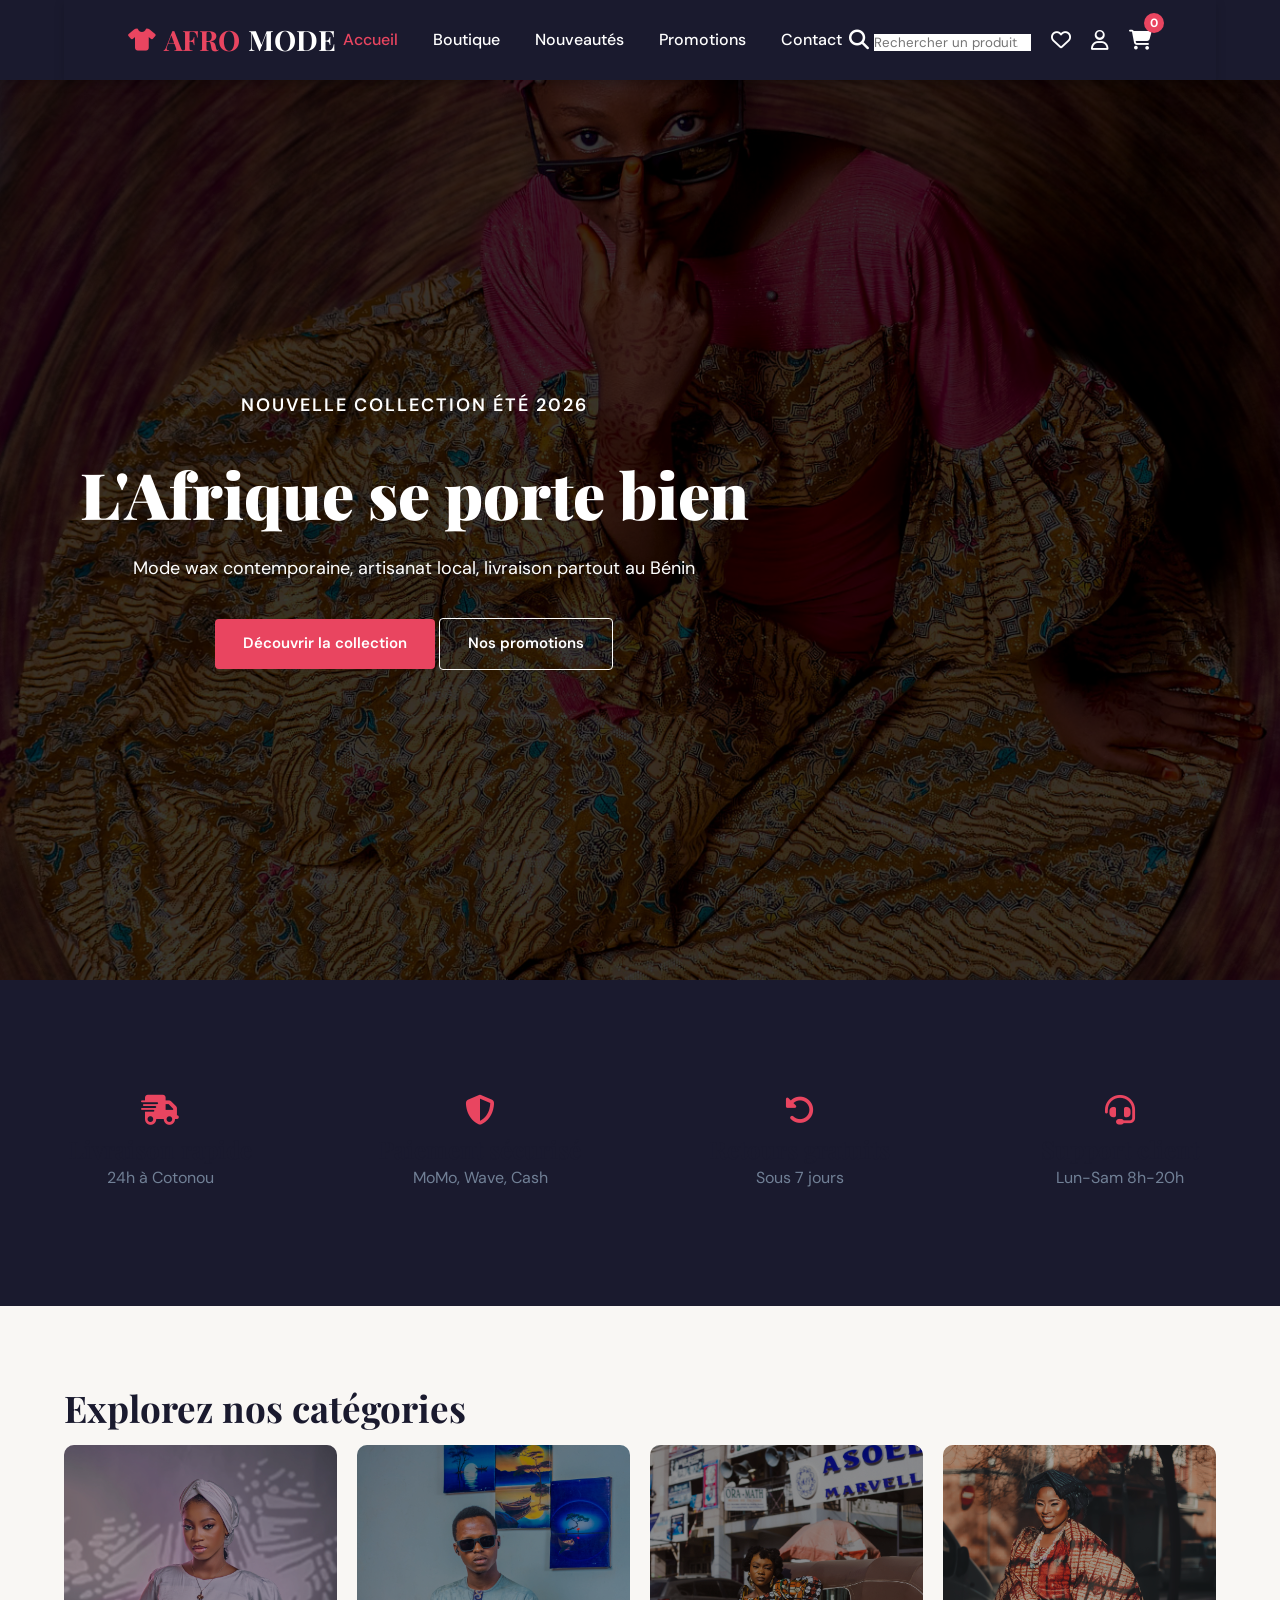
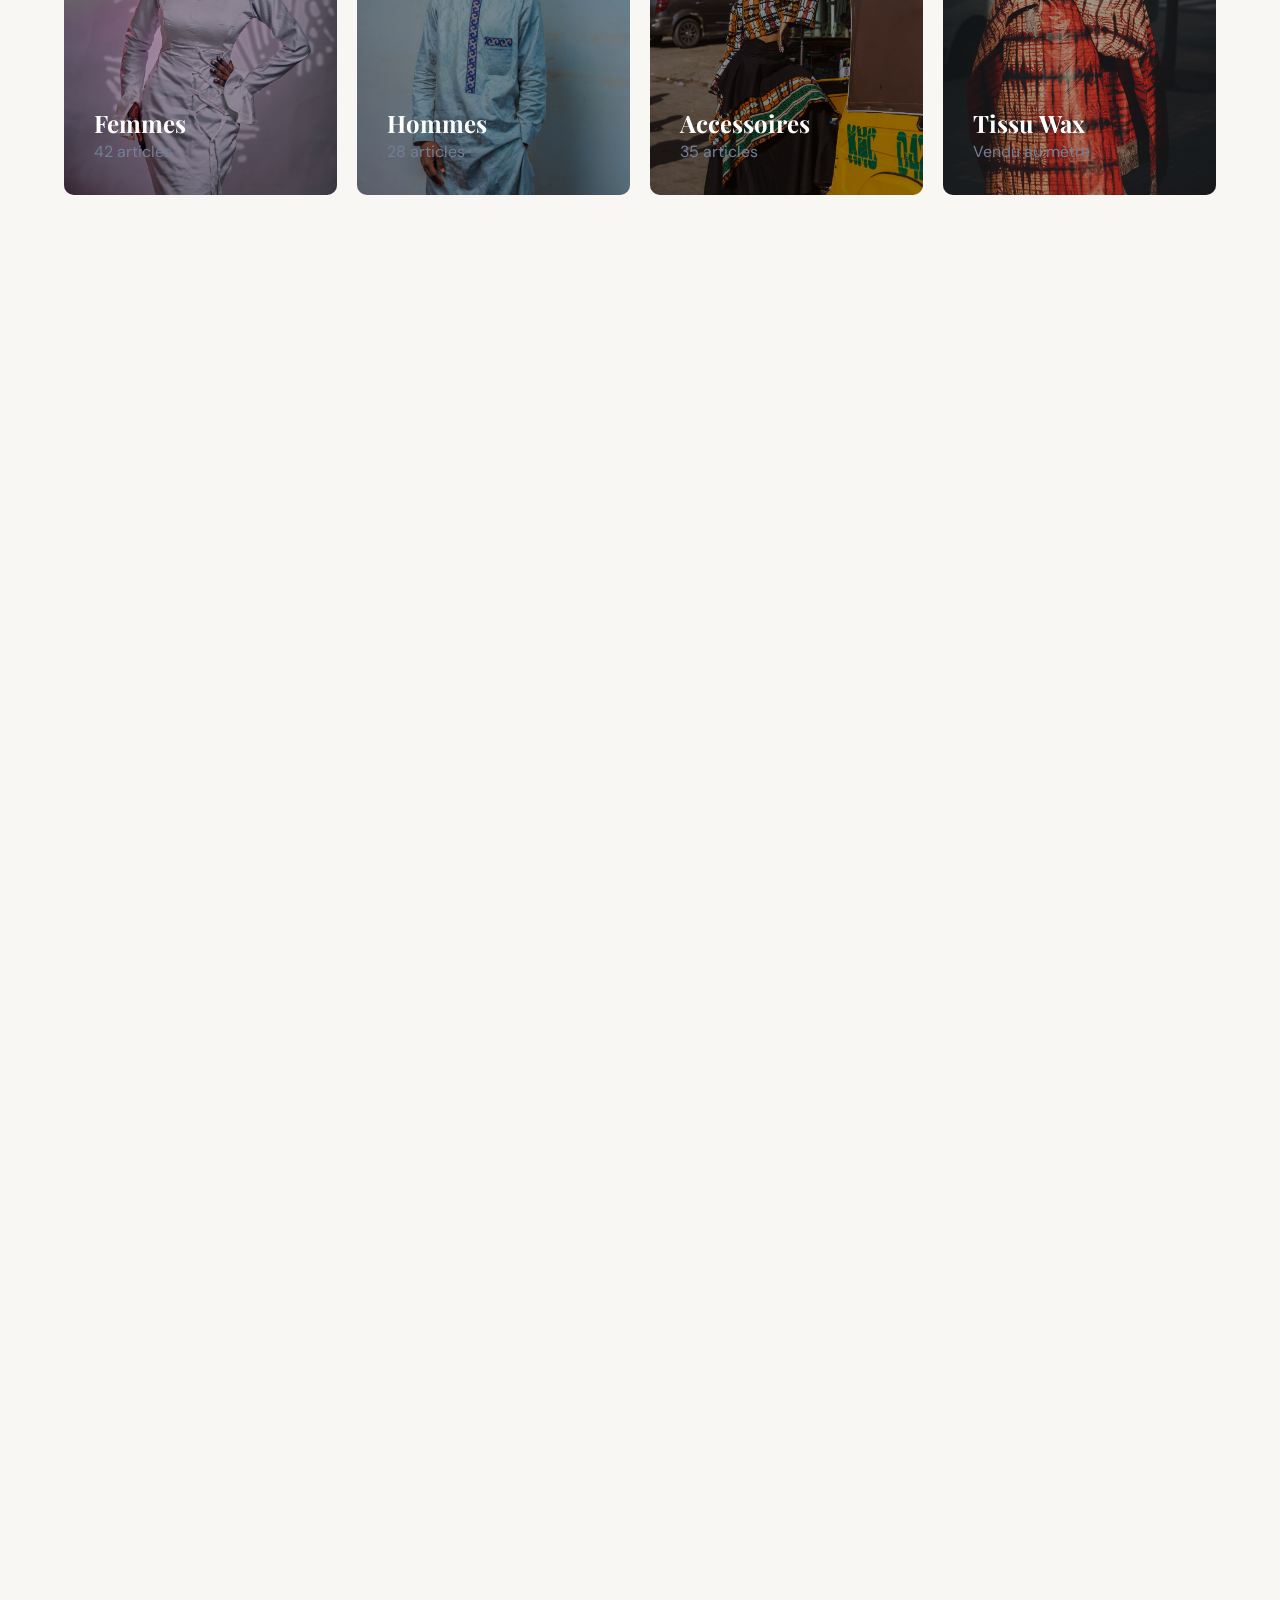
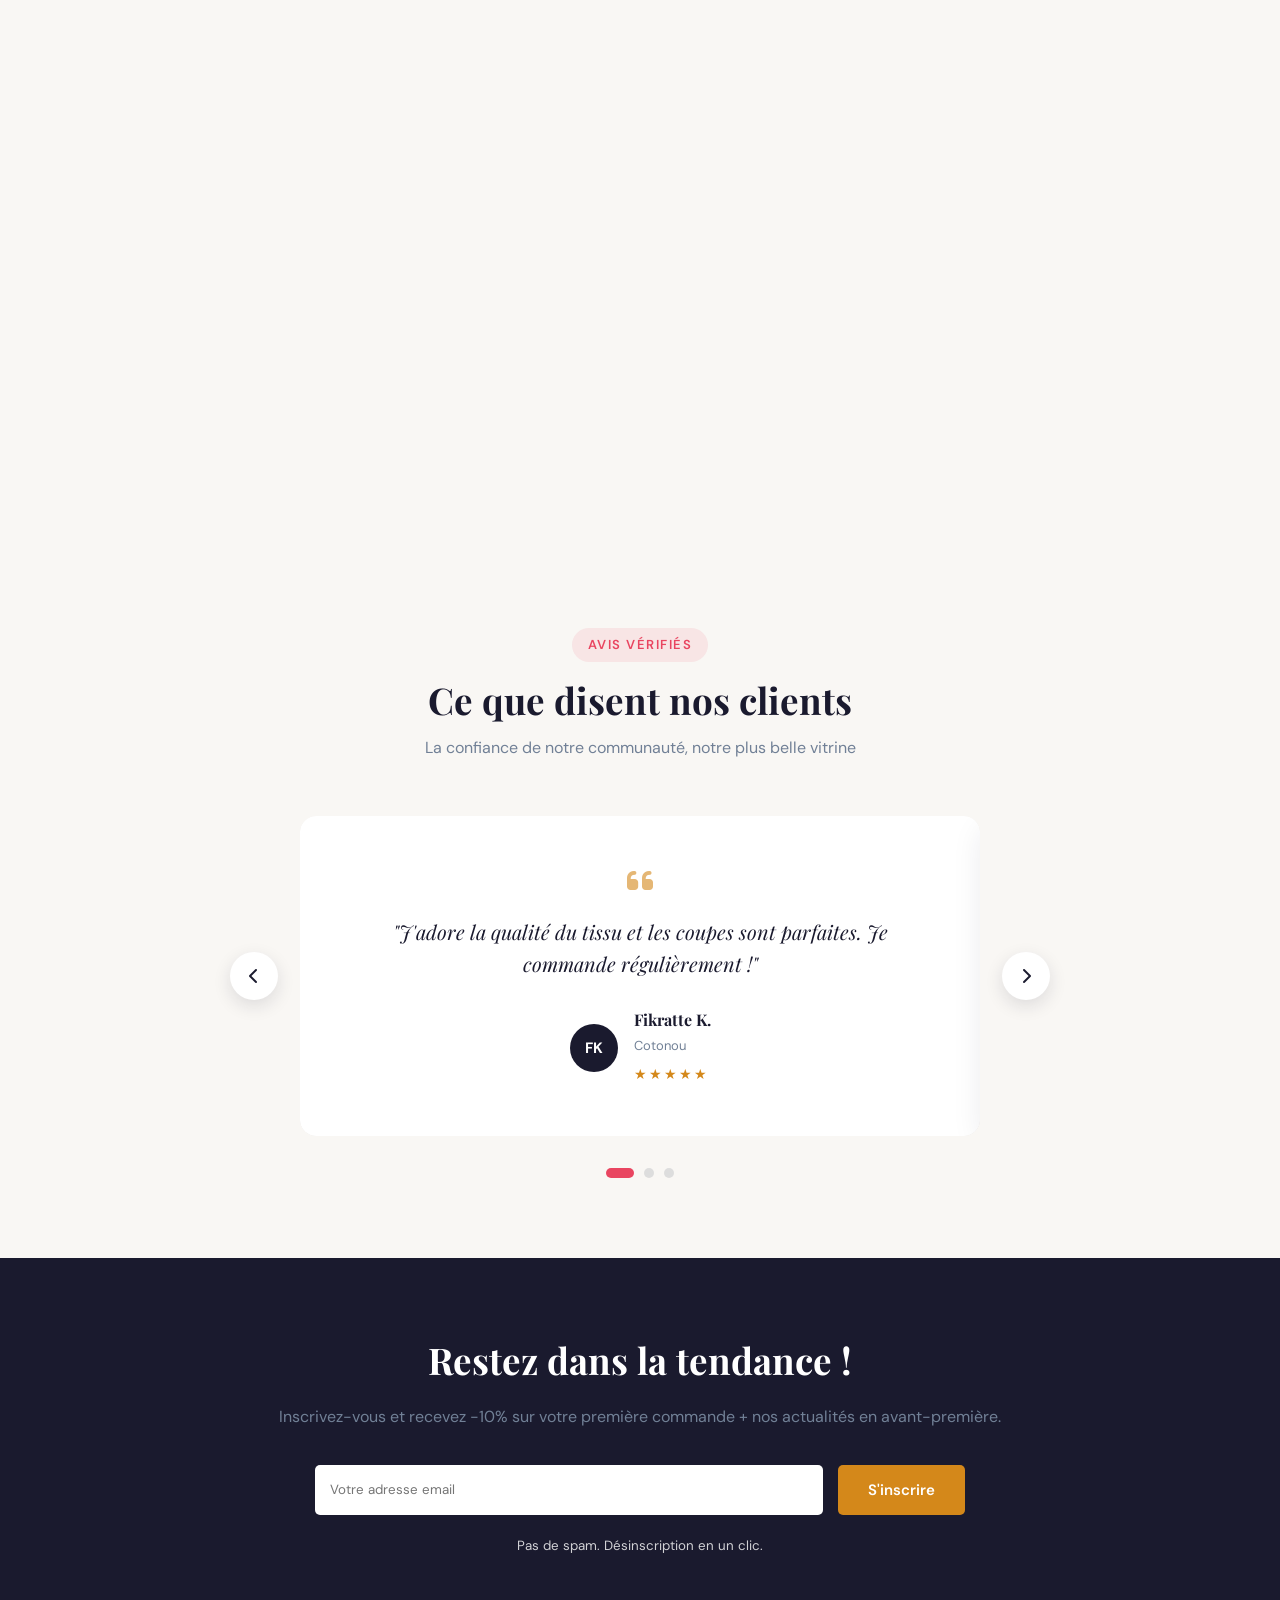
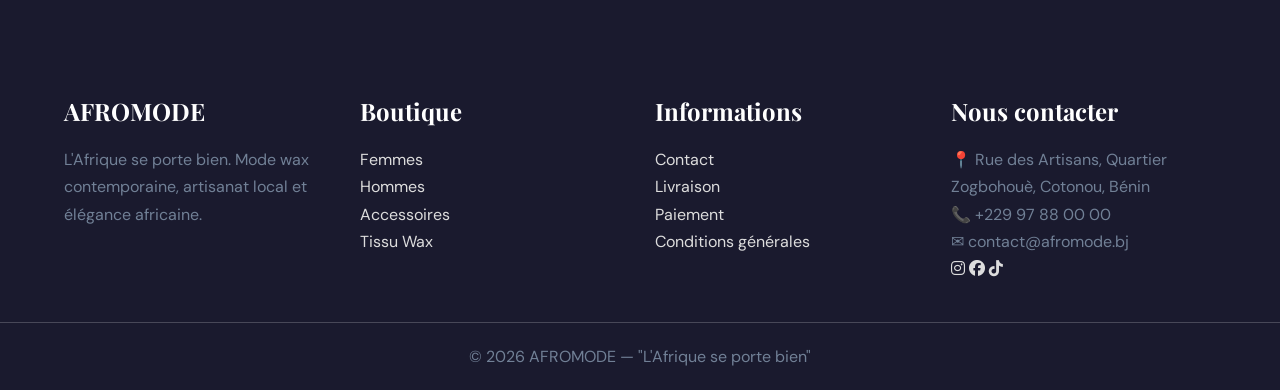
==== index.html @ 9b7f424c "first commit" ====
<!DOCTYPE html>
<html lang="fr">

<head>

<meta charset="UTF-8">

<meta name="viewport" content="width=device-width, initial-scale=1.0">


<title>Accueil - AFROMODE | L'Afrique se porte bien</title>


<meta name="description" content="AFROMODE boutique de mode africaine contemporaine à Cotonou. Découvrez nos vêtements wax, accessoires et tissus africains.">


<!-- Google Fonts -->

<link href="https://fonts.googleapis.com/css2?family=DM+Sans:wght@400;500;600&family=Playfair+Display:wght@600;700;900&display=swap" rel="stylesheet">


<!-- Font Awesome -->

<link rel="stylesheet" href="https://cdnjs.cloudflare.com/ajax/libs/font-awesome/6.5.2/css/all.min.css">


<!-- CSS -->

<link rel="stylesheet" href="css/style.css">

<link rel="stylesheet" href="css/responsive.css">


</head>



<body>



<!-- =========================
     NAVBAR
========================= -->


<header class="header">


<nav class="navbar container">

<a href="index.html" class="logo">

<i class="fa-solid fa-shirt"></i>

<span>AFRO</span>MODE

</a>




<button class="menu-toggle">

<i class="fa-solid fa-bars"></i>

</button>




<ul class="nav-menu">


<li>
<a href="index.html" class="active">
Accueil
</a>
</li>


<li>
<a href="boutique.html">
Boutique
</a>
</li>


<li>
<a href="boutique.html#nouveautes">
Nouveautés
</a>
</li>


<li>
<a href="boutique.html#promos">
Promotions
</a>
</li>


<li>
<a href="contact.html">
Contact
</a>
</li>


</ul>




<div class="nav-actions">


<a href="#" id="search-btn">

<i class="fa-solid fa-magnifying-glass"></i>

<input
id="search-input"
type="search"
placeholder="Rechercher un produit...">

</a>



<a href="#">

<i class="fa-regular fa-heart"></i>

</a>



<a href="compte.html">

<i class="fa-regular fa-user"></i>

</a>



<a href="panier.html">

<i class="fa-solid fa-cart-shopping"></i>

<span class="cart-badge" id="cart-badge">0</span>

</a>


</div>



</nav>



<div class="search-box">

<div class="container">

<input type="search" placeholder="Rechercher un produit...">

</div>

</div>


</header>





<main>



<!-- =========================
        HERO
========================= -->


<section class="hero">


<div class="container">


<div class="hero-content">


<p class="hero-label">

Nouvelle Collection Été 2026

</p>



<h1>

L'Afrique se porte bien

</h1>



<p>

Mode wax contemporaine, artisanat local,
livraison partout au Bénin

</p>



<a href="boutique.html" class="btn btn-primary">

Découvrir la collection

</a>



<a href="boutique.html#promos" class="btn btn-outline">

Nos promotions

</a>



</div>


</div>


</section>





<!-- =========================
 SERVICES
========================= -->


<section class="services-bar">


<div class="service-item">

<i class="fa-solid fa-truck-fast"></i>

<h3>Livraison rapide</h3>

<p>24h à Cotonou</p>

</div>



<div class="service-item">

<i class="fa-solid fa-shield-halved"></i>

<h3>Paiement sécurisé</h3>

<p>MoMo, Wave, Cash</p>

</div>



<div class="service-item">

<i class="fa-solid fa-rotate-left"></i>

<h3>Retours gratuits</h3>

<p>Sous 7 jours</p>

</div>



<div class="service-item">

<i class="fa-solid fa-headset"></i>

<h3>Support client</h3>

<p>Lun-Sam 8h-20h</p>

</div>



</section>





<!-- =========================
 CATEGORIES
========================= -->


<section class="section">


<div class="container">


<h2>
Explorez nos catégories
</h2>



<div class="categories-grid">



<a class="category-card"
style="background-image:url('images/categories/cat-femmes.jpg')">


<div class="category-content">

<h3>Femmes</h3>

<p>42 articles</p>

</div>


</a>




<a class="category-card"
style="background-image:url('images/categories/cat-hommes.jpg')">


<div class="category-content">

<h3>Hommes</h3>

<p>28 articles</p>

</div>


</a>




<a class="category-card"
style="background-image:url('images/categories/cat-accessoires.jpg')">


<div class="category-content">

<h3>Accessoires</h3>

<p>35 articles</p>

</div>


</a>




<a class="category-card"
style="background-image:url('images/categories/cat-tissu.jpg')">


<div class="category-content">

<h3>Tissu Wax</h3>

<p>Vendu au mètre</p>

</div>


</a>



</div>


</div>


</section>





<!-- La suite arrive dans le prochain message :
Nouveautés + Promotions + Témoignages + Newsletter + Footer
-->

<!-- =========================
     SECTION NOUVEAUTES
========================= -->

<section class="section reveal" id="nouveautes">

<div class="container">


<h2>
Nouveautés
</h2>

<p class="section-description">
Les dernières pièces de notre collection
</p>



<div class="products-grid">



<!-- Produit 1 -->

<article class="product-card"
data-nom="Robe wax Adinkra"
data-categorie="femmes"
data-prix="18500"
data-badge="nouveau"
data-note="4.8">


<div class="product-image">


<img src="images/produits/produit-01.jpg"
alt="Robe wax Adinkra">


<span class="product-badge new">
Nouveau
</span>


<button class="favorite">

<i class="fa-regular fa-heart"></i>

</button>


</div>



<div class="product-info">


<h3>
Robe wax Adinkra
</h3>


<p class="category">
Femmes
</p>



<div class="rating">

<i class="fa-solid fa-star"></i>
<i class="fa-solid fa-star"></i>
<i class="fa-solid fa-star"></i>
<i class="fa-solid fa-star"></i>
<i class="fa-solid fa-star"></i>

<span>(24)</span>

</div>



<p class="price">
18 500 FCFA
</p>



<button class="btn-cart">

<i class="fa-solid fa-cart-plus"></i>

Ajouter au panier

</button>


</div>


</article>





<!-- Produit 2 -->


<article class="product-card"
data-nom="Chemise Kente homme"
data-categorie="hommes"
data-prix="10500"
data-badge="promo"
data-note="4.6">


<div class="product-image">


<img src="images/produits/produit-02.jpg"
alt="Chemise Kente homme">


<span class="product-badge promo">
Promo
</span>


<button class="favorite">

<i class="fa-regular fa-heart"></i>

</button>


</div>



<div class="product-info">


<h3>
Chemise Kente homme
</h3>


<p class="category">
Hommes
</p>


<div class="rating">

<i class="fa-solid fa-star"></i>
<i class="fa-solid fa-star"></i>
<i class="fa-solid fa-star"></i>
<i class="fa-solid fa-star"></i>
<i class="fa-regular fa-star"></i>


<span>(17)</span>

</div>



<p class="old-price">
14 000 FCFA
</p>


<p class="price promo-price">
10 500 FCFA
</p>



<button class="btn-cart">

<i class="fa-solid fa-cart-plus"></i>

Ajouter au panier

</button>


</div>


</article>






<!-- Produit 3 -->


<article class="product-card"
data-nom="Sac raphia brodé"
data-categorie="accessoires"
data-prix="9800"
data-badge="tendance"
data-note="4.7">



<div class="product-image">


<img src="images/produits/produit-03.jpg"
alt="Sac raphia brodé">


<span class="product-badge trend">
Tendance
</span>


<button class="favorite">

<i class="fa-regular fa-heart"></i>

</button>


</div>




<div class="product-info">


<h3>
Sac raphia brodé
</h3>


<p class="category">
Accessoires
</p>



<div class="rating">

<i class="fa-solid fa-star"></i>
<i class="fa-solid fa-star"></i>
<i class="fa-solid fa-star"></i>
<i class="fa-solid fa-star"></i>
<i class="fa-solid fa-star-half-stroke"></i>


<span>(12)</span>

</div>


<p class="price">
9 800 FCFA
</p>



<button class="btn-cart">

<i class="fa-solid fa-cart-plus"></i>

Ajouter au panier

</button>


</div>


</article>







<!-- Produit 4 -->


<article class="product-card"
data-nom="Boubou dashiki modern"
data-categorie="femmes"
data-prix="17600"
data-badge="nouveau"
data-note="4.9">



<div class="product-image">


<img src="images/produits/produit-04.jpg"
alt="Boubou dashiki modern">


<span class="product-badge new">
Nouveau
</span>


<button class="favorite">

<i class="fa-regular fa-heart"></i>

</button>


</div>




<div class="product-info">


<h3>
Boubou dashiki modern
</h3>


<p class="category">
Femmes
</p>



<div class="rating">


<i class="fa-solid fa-star"></i>
<i class="fa-solid fa-star"></i>
<i class="fa-solid fa-star"></i>
<i class="fa-solid fa-star"></i>
<i class="fa-solid fa-star"></i>


<span>(31)</span>


</div>



<p class="old-price">
22 000 FCFA
</p>


<p class="price promo-price">
17 600 FCFA
</p>




<button class="btn-cart">

<i class="fa-solid fa-cart-plus"></i>

Ajouter au panier

</button>


</div>


</article>



</div>



<div class="center-btn">

<a href="boutique.html" class="btn btn-primary">

Voir tous les produits

</a>

</div>



</div>


</section>







<!-- =========================
     PROMOTIONS
========================= -->

<section class="section promo-section reveal" id="promos">

<div class="container">

<div class="section-heading">
<span class="section-tag">Offres du moment</span>
<h2>Offres Spéciales</h2>
<p class="section-description">Profitez de nos réductions et avantages exclusifs, à durée limitée</p>
</div>

<div class="promo-banner">

<div class="promo-banner-content">

<span class="promo-banner-tag">
<i class="fa-solid fa-fire" aria-hidden="true"></i>
Offre vedette
</span>

<h3>
-20% sur toute la collection Hommes
</h3>

<p>
Offre valable jusqu'au 31 juillet 2026 — Code : <strong>HOMME20</strong>
</p>

<a href="boutique.html?categorie=hommes" class="btn btn-white">
En profiter
<i class="fa-solid fa-arrow-right" aria-hidden="true"></i>
</a>

</div>

<div class="promo-banner-icon" aria-hidden="true">
<i class="fa-solid fa-tags"></i>
</div>

</div>

<div class="promo-grid">

<article class="promo-card">

<div class="promo-card-icon">
<i class="fa-solid fa-shirt" aria-hidden="true"></i>
</div>

<h3>
Lot 2 chemises achetées = 1 offerte
</h3>

<p>
Sur toute notre gamme chemises wax homme du S au 3XL.
</p>

<a href="boutique.html" class="promo-link">
Je profite de l'offre
<i class="fa-solid fa-arrow-right" aria-hidden="true"></i>
</a>

</article>

<article class="promo-card">

<div class="promo-card-icon">
<i class="fa-solid fa-truck-fast" aria-hidden="true"></i>
</div>

<h3>
Livraison gratuite dès 25 000 FCFA
</h3>

<p>
Valable sur toutes les commandes livrées à Cotonou.
</p>

<a href="boutique.html" class="promo-link">
Commander maintenant
<i class="fa-solid fa-arrow-right" aria-hidden="true"></i>
</a>

</article>

<article class="promo-card">

<div class="promo-card-icon">
<i class="fa-solid fa-gift" aria-hidden="true"></i>
</div>

<h3>
Pack accessoires — économisez 15%
</h3>

<p>
Sac + ceinture + coiffe assortis — 3 coloris disponibles.
</p>

<a href="boutique.html" class="promo-link">
Voir le pack
<i class="fa-solid fa-arrow-right" aria-hidden="true"></i>
</a>

</article>

</div>

</div>

</section>

<!-- =========================
     TEMOIGNAGES CLIENTS — DIAPORAMA
========================= -->

<section class="section testimonials-section reveal" aria-label="Avis de nos clients">

<div class="container">

<div class="section-heading">
<span class="section-tag">Avis vérifiés</span>
<h2>Ce que disent nos clients</h2>
<p class="section-description">La confiance de notre communauté, notre plus belle vitrine</p>
</div>

<div class="testimonial-slider">

<button type="button" class="testimonial-arrow testimonial-prev" id="testimonial-prev" aria-label="Avis précédent">
<i class="fa-solid fa-chevron-left" aria-hidden="true"></i>
</button>

<div class="testimonial-track-wrapper">

<div class="testimonial-track" id="testimonial-track" role="list">

<!-- Avis 1 -->
<article class="testimonial-slide" role="listitem">
<i class="fa-solid fa-quote-left testimonial-quote-icon" aria-hidden="true"></i>
<p class="testimonial-text">
"J'adore la qualité du tissu et les coupes sont parfaites. Je commande régulièrement !"
</p>
<div class="testimonial-footer">
<div class="testimonial-avatar" aria-hidden="true">FK</div>
<div class="testimonial-author">
<h3>Fikratte K.</h3>
<span>Cotonou</span>
<div class="stars" aria-label="Note : 5 sur 5">★★★★★</div>
</div>
</div>
</article>

<!-- Avis 2 -->
<article class="testimonial-slide" role="listitem">
<i class="fa-solid fa-quote-left testimonial-quote-icon" aria-hidden="true"></i>
<p class="testimonial-text">
"Livraison en 24h comme promis. Le boubou était encore mieux qu'en photo. Bravo AFROMODE !"
</p>
<div class="testimonial-footer">
<div class="testimonial-avatar" aria-hidden="true">MO</div>
<div class="testimonial-author">
<h3>Martial O.</h3>
<span>Porto-Novo</span>
<div class="stars" aria-label="Note : 5 sur 5">★★★★★</div>
</div>
</div>
</article>

<!-- Avis 3 -->
<article class="testimonial-slide" role="listitem">
<i class="fa-solid fa-quote-left testimonial-quote-icon" aria-hidden="true"></i>
<p class="testimonial-text">
"Belle boutique, bon service client. J'ai pu changer ma taille facilement. Je recommande."
</p>
<div class="testimonial-footer">
<div class="testimonial-avatar" aria-hidden="true">AN</div>
<div class="testimonial-author">
<h3>Adaeze N.</h3>
<span>Abomey</span>
<div class="stars" aria-label="Note : 4 sur 5">★★★★☆</div>
</div>
</div>
</article>

</div>

</div>

<button type="button" class="testimonial-arrow testimonial-next" id="testimonial-next" aria-label="Avis suivant">
<i class="fa-solid fa-chevron-right" aria-hidden="true"></i>
</button>

</div>

<div class="testimonial-dots" id="testimonial-dots" role="tablist" aria-label="Sélection de l'avis"></div>

</div>

</section>








<!-- =========================
     NEWSLETTER
========================= -->


<section class="newsletter reveal">


<div class="container">


<h2>

Restez dans la tendance !

</h2>



<p>

Inscrivez-vous et recevez -10% sur votre première commande
+ nos actualités en avant-première.

</p>



<form class="newsletter-form">


<input 
type="email"
placeholder="Votre adresse email"
required>



<button class="btn btn-primary">

S'inscrire

</button>


</form>



<small>

Pas de spam. Désinscription en un clic.

</small>



</div>


</section>








<!-- =========================
     FOOTER
========================= -->


<footer class="footer">


<div class="container footer-grid">



<!-- Colonne 1 -->


<div>


<h3>

AFROMODE

</h3>


<p>

L'Afrique se porte bien.
Mode wax contemporaine,
artisanat local et élégance africaine.

</p>


</div>





<!-- Colonne 2 -->


<div>


<h3>

Boutique

</h3>



<ul>


<li>

<a href="boutique.html">

Femmes

</a>

</li>



<li>

<a href="boutique.html">

Hommes

</a>

</li>



<li>

<a href="boutique.html">

Accessoires

</a>

</li>



<li>

<a href="boutique.html">

Tissu Wax

</a>

</li>



</ul>


</div>






<!-- Colonne 3 -->


<div>


<h3>

Informations

</h3>



<ul>


<li>

<a href="contact.html">

Contact

</a>

</li>


<li>

<a href="#">

Livraison

</a>

</li>


<li>

<a href="#">

Paiement

</a>

</li>


<li>

<a href="#">

Conditions générales

</a>

</li>


</ul>


</div>







<!-- Colonne 4 -->


<div>


<h3>

Nous contacter

</h3>



<p>

📍 Rue des Artisans,
Quartier Zogbohouè,
Cotonou, Bénin

</p>



<p>

📞 +229 97 88 00 00

</p>



<p>

✉ contact@afromode.bj

</p>




<div class="social-links">


<a href="#">

<i class="fa-brands fa-instagram"></i>

</a>



<a href="#">

<i class="fa-brands fa-facebook"></i>

</a>



<a href="#">

<i class="fa-brands fa-tiktok"></i>

</a>


</div>



</div>



</div>






<div class="footer-bottom">


<p>

© 2026 AFROMODE —
"L'Afrique se porte bien"

</p>


</div>



</footer>







<!-- =========================
     JAVASCRIPT
========================= -->


<script src="js/panier.js"></script>
<script src="js/main.js"></script>
<script src="js/animation.js"></script>




</body>


</html>
---- css/style.css ----
/*=====================================
    AFROMODE - STYLE PRINCIPAL
======================================*/

/* Google Fonts */
@import url('https://fonts.googleapis.com/css2?family=Playfair+Display:wght@600;700;900&family=DM+Sans:wght@400;500;600;700&display=swap');

/*=====================================
        VARIABLES CSS
======================================*/

:root{

    --primary:#1A1A2E;
    --accent:#E94560;
    --secondary:#D4881A;

    --background:#F9F7F4;
    --section:#F4F6F8;

    --text:#1A202C;
    --text-light:#718096;

    --success:#1A6B3C;
    --danger:#C0392B;
    --new:#553C9A;

    --white:#ffffff;

    --radius:8px;

    --shadow:0 8px 20px rgba(0,0,0,.08);

    --transition:.3s ease;

}

/*=====================================
        RESET
======================================*/

*{
    margin:0;
    padding:0;
    box-sizing:border-box;
}

html{
    scroll-behavior:smooth;
}

body{

    font-family:'DM Sans',sans-serif;

    background:var(--background);

    color:var(--text);

    line-height:1.6;

}

img{

    width:100%;

    display:block;

}

a{

    text-decoration:none;

    color:inherit;

}

ul{

    list-style:none;

}

button{

    cursor:pointer;

    border:none;

    font-family:inherit;

}

input,
textarea,
select{

    font-family:inherit;

}

.container{

    width:min(1200px,90%);

    margin:auto;

}

/*=====================================
        TITRES
======================================*/

h1,
h2,
h3,
h4{

    font-family:'Playfair Display',serif;

    color:var(--primary);

}

h1{

    font-size:3rem;

    margin-bottom:20px;

}

h2{

    font-size:2.2rem;

    margin-bottom:20px;

}

h3{

    font-size:1.4rem;

}

.category-card.femmes{
    background-image:url("../images/categories/cat-femmes.jpg");
}

.category-card.hommes{
    background-image:url("../images/categories/cat-hommes.jpg");
}

.category-card.accessoires{
    background-image:url("../images/categories/cat-accessoires.jpg");
}

.category-card.tissu{
    background-image:url("../images/categories/cat-tissu.jpg");
}

/*=====================================
      BOUTONS
======================================*/

.btn{

    display:inline-flex;

    align-items:center;

    justify-content:center;

    padding:14px 28px;

    border-radius:4px;

    transition:var(--transition);

}

.btn-primary{

    background:var(--accent);

    color:#fff;

}

.btn-primary:hover{

    background:#cf3651;

}

.btn-secondary{

    background:var(--secondary);

    color:#fff;

}

.btn-secondary:hover{

    background:#ba7311;

}

.btn-dark{

    background:var(--primary);

    color:white;

}

.btn-dark:hover{

    background:#101020;

}

/*=====================================
            NAVBAR
======================================*/

.header{

    position:sticky;

    top:0;

    left:0;

    width:100%;

    background:var(--primary);

    z-index:1000;

    box-shadow:0 3px 10px rgba(0,0,0,.12);

}

.navbar{

    display:flex;

    align-items:center;

    justify-content:space-between;

    height:80px;

}

/*=====================================
            LOGO
======================================*/

.logo{

    display:flex;

    align-items:center;

    gap:10px;

    font-family:'Playfair Display',serif;

    font-size:30px;

    font-weight:700;

    color:#fff;

}

.logo span{

    color:#fff;

}

.logo{

    color:var(--accent);

}

.logo i{

    color:var(--accent);

    font-size:24px;

}

/*=====================================
        MENU PRINCIPAL
======================================*/

.nav-menu{

    display:flex;

    align-items:center;

    gap:35px;

}

.nav-menu a{

    color:white;

    font-weight:500;

    transition:.3s;

    position:relative;

}

.nav-menu a:hover{

    color:var(--accent);

}

.nav-menu a::after{

    content:"";

    position:absolute;

    left:0;

    bottom:-8px;

    width:0;

    height:2px;

    background:var(--accent);

    transition:.3s;

}

.nav-menu a:hover::after{

    width:100%;

}

/*=====================================
        ICÔNES NAVBAR
======================================*/

.nav-actions{

    display:flex;

    align-items:center;

    gap:22px;

}

.nav-actions a{

    color:white;

    position:relative;

    font-size:20px;

    transition:.3s;

}

.nav-actions a:hover{

    color:var(--accent);

}

/*=====================================
        BADGE PANIER
======================================*/

.cart-badge{

    position:absolute;

    top:-8px;

    right:-8px;

    width:22px;

    height:22px;

    border-radius:50%;

    background:#E94560;

    color:#fff;

    display:flex;

    justify-content:center;

    align-items:center;

    font-size:12px;

    font-weight:bold;

}

/*=====================================
      MENU HAMBURGER
======================================*/

.menu-toggle{

    display:none;

    background:none;

    color:white;

    font-size:28px;

}

/*=====================================
      BARRE DE RECHERCHE
======================================*/

.search-bar{

    background:white;

    padding:20px;

    display:none;

    border-bottom:1px solid #ddd;

}

.search-bar.active{

    display:block;

    animation:slideDown .35s ease;

}

.search-bar input{

    width:100%;

    padding:14px 20px;

    border:1px solid #ddd;

    border-radius:6px;

    font-size:16px;

}

/*=====================================
          PAGE HEADER
======================================*/

.page-header{
    

    background:var(--section);

    padding:80px 0;

    text-align:center;

}

.page-header h1{

    margin-bottom:15px;

}

.breadcrumb{

    color:var(--text-light);

    font-size:15px;

}

.breadcrumb a{

    color:var(--accent);

}

.breadcrumb span{

    margin:0 8px;

}

/*=====================================
          ANIMATIONS
======================================*/

@keyframes slideDown{

    from{

        opacity:0;

        transform:translateY(-20px);

    }

    to{

        opacity:1;

        transform:translateY(0);

    }

}

/*=====================================
            HERO
======================================*/

.hero{

    min-height:100vh;

    background:url("../images/hero.jpg") center/cover no-repeat;

    position:relative;

    display:flex;

    align-items:center;

    justify-content:center;

    position:relative;

    overflow:hidden;

}

.hero::before{

    content:"";

    position:absolute;

    inset:0;

    background:rgba(0,0,0,.55);

}

.hero-content{

    position:relative;

    z-index:2;

    max-width:700px;

    text-align:center;

    color:#fff;

}

.hero-label{

    color:var(--accent);

    font-weight:600;

    letter-spacing:3px;

    text-transform:uppercase;

    margin-bottom:20px;

}

.hero h1{

    color:#fff;

    font-size:4rem;

    margin-bottom:20px;

}

.hero p{

    font-size:20px;

    margin-bottom:35px;

}

.hero-buttons{

    display:flex;

    justify-content:center;

    gap:20px;

    flex-wrap:wrap;

}

.hero-buttons .btn{

    min-width:220px;

}

.btn-outline{

    border:2px solid #fff;

    color:#fff;

    background:transparent;

}

.btn-outline:hover{

    background:#fff;

    color:var(--primary);

}

/*=====================================
      BANDEAU RÉASSURANCE
======================================*/

.features{

    background:var(--primary);

    color:#fff;

    padding:70px 0;

}

.features-grid{

    display:grid;

    grid-template-columns:repeat(4,1fr);

    gap:30px;

}

.feature{

    text-align:center;

}

.feature i{

    font-size:42px;

    color:var(--secondary);

    margin-bottom:20px;

}

.feature h3{

    color:#fff;

    margin-bottom:10px;

}

.feature p{

    color:#ddd;

}

/*=====================================
          CATÉGORIES
======================================*/

.categories{

    padding:90px 0;

}

.section-title{

    text-align:center;

    margin-bottom:60px;

}

.categories-grid{

    display:grid;

    grid-template-columns:repeat(4,1fr);

    gap:25px;

}

.category-card{

    background-size:cover;

    background-position:center;

    background-repeat:no-repeat;

}

.category-card img{

    height:320px;

    object-fit:cover;

    transition:.4s;

}

.category-card:hover img{

    transform:scale(1.08);

}

.category-overlay{

    position:absolute;

    inset:0;

    background:rgba(0,0,0,.45);

    display:flex;

    flex-direction:column;

    justify-content:center;

    align-items:center;

    text-align:center;

    color:#fff;

}

.category-overlay h3{

    color:#fff;

    font-size:28px;

    margin-bottom:8px;

}

.category-overlay p{

    font-size:15px;

}

/*=====================================
        SECTION PRODUITS
======================================*/

.products{

    padding:90px 0;

}

.products-grid{

    display:grid;

    grid-template-columns:repeat(4,1fr);

    gap:30px;

}

/*=====================================
        CARTE PRODUIT
======================================*/

.product-card{

    background:#fff;

    border-radius:10px;

    overflow:hidden;

    box-shadow:var(--shadow);

    transition:.35s ease;

    position:relative;

}

.product-card:hover{

    transform:translateY(-8px);

}

.products-grid.liste{

    display:flex;

    flex-direction:column;

    gap:25px;

}

.products-grid.liste .product-card{

    display:flex;

    gap:20px;

    align-items:center;

}

.products-grid.liste img{

    width:220px;

    height:220px;

    object-fit:cover;

}

/*=====================================
        IMAGE PRODUIT
======================================*/

.product-image{

    position:relative;

    overflow:hidden;

}

.product-image img{

    height:280px;

    object-fit:cover;

    transition:.4s;

}

.product-card:hover img{

    transform:scale(1.08);

}

/*=====================================
        BADGES
======================================*/

.badge{

    position:absolute;

    top:15px;

    left:15px;

    color:#fff;

    padding:6px 12px;

    border-radius:20px;

    font-size:13px;

    font-weight:600;

}

.badge.new{

    background:var(--new);

}

.badge.promo{

    background:var(--accent);

}

.badge.trend{

    background:var(--secondary);

}

/*=====================================
        FAVORIS
======================================*/

.favorite{

    position:absolute;

    top:15px;

    right:15px;

    width:42px;

    height:42px;

    border-radius:50%;

    background:#fff;

    display:flex;

    align-items:center;

    justify-content:center;

    cursor:pointer;

    transition:.3s;

}

.favorite:hover{

    background:var(--accent);

    color:#fff;

}

/*=====================================
        CONTENU
======================================*/

.product-content{

    padding:20px;

}

.product-content h3{

    font-size:18px;

    margin-bottom:8px;

}

.product-category{

    color:var(--text-light);

    font-size:14px;

    margin-bottom:12px;

}

/*=====================================
        NOTES
======================================*/

.rating{

    display:flex;

    align-items:center;

    gap:5px;

    margin-bottom:15px;

    color:var(--secondary);

}

.rating span{

    color:var(--text-light);

    font-size:14px;

}

/*=====================================
        PRIX
======================================*/

.price{

    display:flex;

    align-items:center;

    gap:10px;

    margin-bottom:18px;

}

.old-price{

    color:#999;

    text-decoration:line-through;

}

.new-price{

    color:var(--accent);

    font-size:20px;

    font-weight:bold;

}

.current-price{

    font-size:20px;

    font-weight:bold;

}

/*=====================================
      AJOUT PANIER
======================================*/

.add-cart{

    width:100%;

    background:var(--secondary);

    color:#fff;

    padding:14px;

    border-radius:5px;

    transition:.3s;

    font-weight:600;

}

.add-cart:hover{

    background:#b37314;

}

.add-cart i{

    margin-right:8px;

}
/*=====================================
        SECTION PROMOTIONS
======================================*/

.promotions{

    padding:90px 0;

    background:var(--section);

}

.promo-banner{

    background:linear-gradient(135deg,var(--accent),var(--danger));

    color:#fff;

    padding:50px;

    border-radius:10px;

    text-align:center;

    margin-bottom:50px;

}

.promo-banner h2{

    color:#fff;

    font-size:2.5rem;

    margin-bottom:15px;

}

.promo-banner p{

    margin-bottom:25px;

    font-size:18px;

}

.promo-banner .btn{

    background:#fff;

    color:var(--accent);

    font-weight:600;

}

/*=====================================
        CARTES PROMOTION
======================================*/

.offer-grid{

    display:grid;

    grid-template-columns:repeat(3,1fr);

    gap:30px;

}

.offer-card{

    background:#fff;

    border-radius:10px;

    overflow:hidden;

    box-shadow:var(--shadow);

    transition:.3s;

}

.offer-card:hover{

    transform:translateY(-8px);

}

.offer-card img{

    height:220px;

    object-fit:cover;

}

.offer-content{

    padding:25px;

}

.offer-content h3{

    margin-bottom:15px;

}

.offer-content p{

    color:var(--text-light);

    margin-bottom:20px;

}

/*=====================================
        TEMOIGNAGES
======================================*/

.testimonials{

    padding:90px 0;

}

.testimonial-grid{

    display:grid;

    grid-template-columns:repeat(3,1fr);

    gap:30px;

}

.testimonial{

    background:#fff;

    padding:30px;

    border-radius:10px;

    box-shadow:var(--shadow);

}

.testimonial i{

    color:var(--secondary);

    margin-bottom:20px;

}

.testimonial p{

    font-style:italic;

    margin-bottom:20px;

}

.testimonial h4{

    color:var(--primary);

}

.stars{

    color:var(--secondary);

    margin-top:15px;

}

/*=====================================
        NEWSLETTER
======================================*/

.newsletter{

    background:var(--primary);

    color:#fff;

    padding:80px 0;

    text-align:center;

}

.newsletter h2{

    color:#fff;

    margin-bottom:20px;

}

.newsletter p{

    margin-bottom:35px;

}

.newsletter form{

    max-width:650px;

    margin:auto;

    display:flex;

    gap:15px;

}

.newsletter input{

    flex:1;

    padding:15px;

    border:none;

    border-radius:5px;

}

.newsletter button{

    background:var(--accent);

    color:#fff;

    padding:15px 30px;

    border-radius:5px;

    transition:.3s;

}

.newsletter button:hover{

    background:#cf3651;

}

.newsletter small{

    display:block;

    margin-top:20px;

    opacity:.8;

}
/*=====================================
        PAGE BOUTIQUE
======================================*/

.shop{

    padding:80px 0;

}

.shop-container{

    display:grid;

    grid-template-columns:280px 1fr;

    gap:35px;

    align-items:start;

}

/*=====================================
            SIDEBAR
======================================*/

.sidebar{

    background:#fff;

    padding:25px;

    border-radius:10px;

    box-shadow:var(--shadow);

    position:sticky;

    top:100px;

}

.sidebar h3{

    margin-bottom:20px;

    color:var(--primary);

}

.filter-group{

    margin-bottom:30px;

}

.filter-group h4{

    margin-bottom:15px;

    font-size:16px;

}

.filter-group label{

    display:block;

    margin-bottom:10px;

    cursor:pointer;

    color:var(--text);

}

.filter-group input[type="checkbox"]{

    margin-right:8px;

}

.filter-group input[type="range"]{

    width:100%;

}

.price-value{

    margin-top:10px;

    font-weight:600;

    color:var(--accent);

}

.filter-buttons{

    display:flex;

    flex-direction:column;

    gap:15px;

}

.filter-buttons button{

    padding:14px;

    border-radius:6px;

    font-weight:600;

}

.apply-filter{

    background:var(--primary);

    color:#fff;

}

.reset-filter{

    background:#fff;

    color:var(--accent);

    border:2px solid var(--accent);

}

/*=====================================
        BARRE DE TRI
======================================*/

.shop-toolbar{

    display:flex;

    justify-content:space-between;

    align-items:center;

    margin-bottom:35px;

    gap:20px;

    flex-wrap:wrap;

}

.result-count{

    font-weight:600;

}

.view-mode{

    display:flex;

    gap:10px;

}

.view-mode button{

    width:42px;

    height:42px;

    border-radius:5px;

    background:#fff;

    box-shadow:var(--shadow);

}

.view-mode button.active{

    background:var(--primary);

    color:#fff;

}

.sort-select{

    padding:12px 15px;

    border:1px solid #ddd;

    border-radius:6px;

    background:#fff;

}

/*=====================================
        GRILLE BOUTIQUE
======================================*/

.shop-grid{

    display:grid;

    grid-template-columns:repeat(3,1fr);

    gap:30px;

}

/*=====================================
        MODE LISTE
======================================*/

.shop-grid.list-view{

    grid-template-columns:1fr;

}

.shop-grid.list-view .product-card{

    display:flex;

}

.shop-grid.list-view .product-image{

    width:300px;

    flex-shrink:0;

}

.shop-grid.list-view .product-image img{

    height:100%;

}

.shop-grid.list-view .product-content{

    flex:1;

}

/*=====================================
        BOUTON FILTRES MOBILE
======================================*/

.filter-toggle{

    display:none;

    background:var(--primary);

    color:#fff;

    padding:12px 18px;

    border-radius:6px;

    margin-bottom:20px;

}

/*=====================================
        PAGE PRODUIT
======================================*/

.product-page{

    padding:80px 0;

}

.product-details{

    display:grid;

    grid-template-columns:1fr 1fr;

    gap:60px;

    align-items:start;

}

/*=====================================
        GALERIE
======================================*/

.main-image{

    border-radius:10px;

    overflow:hidden;

    box-shadow:var(--shadow);

}

.main-image img{

    height:500px;

    object-fit:cover;

}

.thumbnail-list{

    display:flex;

    gap:15px;

    margin-top:20px;

}

.thumbnail{

    width:90px;

    height:90px;

    border:2px solid transparent;

    border-radius:8px;

    overflow:hidden;

    cursor:pointer;

    transition:.3s;

}

.thumbnail img{

    width:100%;

    height:100%;

    object-fit:cover;

}

.thumbnail.active{

    border-color:var(--accent);

}

/*=====================================
        INFORMATIONS
======================================*/

.product-info h1{

    margin-bottom:15px;

}

.product-ref{

    color:var(--text-light);

    margin-bottom:20px;

}

.product-price{

    font-size:2rem;

    font-weight:700;

    color:var(--primary);

    margin:20px 0;

}

.product-description{

    margin-bottom:30px;

}

/*=====================================
        COULEURS
======================================*/

.color-options{

    display:flex;

    gap:12px;

    margin:15px 0 30px;

}

.color-circle{

    width:35px;

    height:35px;

    border-radius:50%;

    cursor:pointer;

    border:3px solid transparent;

    transition:.3s;

}

.color-circle.active{

    border-color:#000;

}

/*=====================================
        TAILLES
======================================*/

.size-options{

    display:flex;

    flex-wrap:wrap;

    gap:10px;

    margin:15px 0 30px;

}

.size-btn{

    padding:10px 18px;

    border:1px solid #ddd;

    background:#fff;

    border-radius:5px;

    transition:.3s;

}

.size-btn.active{

    background:var(--primary);

    color:#fff;

}

.size-btn.disabled{

    background:#eee;

    color:#999;

    cursor:not-allowed;

    text-decoration:line-through;

}

/*=====================================
        QUANTITE
======================================*/

.quantity-box{

    display:flex;

    align-items:center;

    gap:10px;

    margin-bottom:30px;

}

.quantity-box button{

    width:40px;

    height:40px;

    border-radius:5px;

    background:var(--primary);

    color:#fff;

}

.quantity-box input{

    width:70px;

    text-align:center;

    padding:10px;

    border:1px solid #ddd;

    border-radius:5px;

}

/*=====================================
        ACTIONS
======================================*/

.product-actions{

    display:flex;

    flex-direction:column;

    gap:15px;

    margin-bottom:35px;

}

.favorite-btn{

    background:#fff;

    border:1px solid #ddd;

    padding:14px;

    border-radius:5px;

}

/*=====================================
        INFOS LIVRAISON
======================================*/

.product-services{

    display:flex;

    flex-direction:column;

    gap:15px;

    margin-top:25px;

}

.product-services div{

    display:flex;

    align-items:center;

    gap:12px;

}

.product-services i{

    color:var(--secondary);

}

/*=====================================
        ONGLETS
======================================*/

.tabs{

    margin-top:80px;

}

.tab-buttons{

    display:flex;

    border-bottom:2px solid #ddd;

}

.tab-btn{

    background:none;

    padding:18px 25px;

    font-weight:600;

}

.tab-btn.active{

    color:var(--accent);

    border-bottom:3px solid var(--accent);

}

.tab-content{

    display:none;

    padding:35px 0;

}

.tab-content.active{

    display:block;

}

/*=====================================
        TABLEAU TAILLES
======================================*/

.size-table{

    width:100%;

    border-collapse:collapse;

}

.size-table th,

.size-table td{

    border:1px solid #ddd;

    padding:12px;

    text-align:center;

}

.size-table th{

    background:var(--primary);

    color:#fff;

}

/*=====================================
        AVIS CLIENTS
======================================*/

.review{

    padding:20px 0;

    border-bottom:1px solid #ddd;

}

.review h4{

    margin-bottom:10px;

}

.review .stars{

    margin-bottom:10px;

}

/*=====================================
    PRODUITS SIMILAIRES
======================================*/

.related-products{

    margin-top:90px;

}

/*=====================================
        PAGE PANIER
======================================*/

.cart-page{

    padding:80px 0;

}

.cart-layout{

    display:grid;

    grid-template-columns:2fr 1fr;

    gap:40px;

    align-items:start;

}

/*=====================================
        ARTICLES PANIER
======================================*/

.cart-items{

    background:#fff;

    border-radius:10px;

    box-shadow:var(--shadow);

    padding:30px;

}

.cart-item{

    display:flex;

    gap:20px;

    align-items:center;

    padding:20px 0;

    border-bottom:1px solid #eee;

}

.cart-item:last-child{

    border-bottom:none;

}

.cart-item img{

    width:90px;

    height:90px;

    object-fit:cover;

    border-radius:8px;

}

.cart-info{

    flex:1;

}

.cart-info h3{

    margin-bottom:10px;

}

.cart-meta{

    color:var(--text-light);

    font-size:14px;

    margin-bottom:8px;

}

.cart-price{

    font-weight:bold;

    color:var(--primary);

}

.remove-item{

    background:none;

    color:var(--danger);

    font-weight:600;

}

/*=====================================
        RESUME PANIER
======================================*/

.cart-summary{

    background:#fff;

    border-radius:10px;

    box-shadow:var(--shadow);

    padding:30px;

    position:sticky;

    top:100px;

}

.cart-summary h2{

    margin-bottom:25px;

}

.summary-line{

    display:flex;

    justify-content:space-between;

    margin-bottom:15px;

}

.summary-total{

    font-size:22px;

    font-weight:bold;

    color:var(--accent);

    border-top:1px solid #ddd;

    padding-top:20px;

    margin-top:20px;

}

/*=====================================
        CODE PROMO
======================================*/

.promo-box{

    margin:25px 0;

}

.promo-box input{

    width:100%;

    padding:12px;

    border:1px solid #ddd;

    border-radius:6px;

    margin-bottom:10px;

}

.promo-box button{

    width:100%;

}

/*=====================================
        PANIER VIDE
======================================*/

.empty-cart{

    text-align:center;

    padding:80px 20px;

}

.empty-cart img{

    width:220px;

    margin:auto;

    margin-bottom:25px;

}

.empty-cart h2{

    margin-bottom:15px;

}

/*=====================================
        CHECKOUT
======================================*/

.checkout-page{

    padding:80px 0;

}

.checkout-layout{

    display:grid;

    grid-template-columns:2fr 1fr;

    gap:40px;

}

/*=====================================
        ETAPES
======================================*/

.checkout-steps{

    display:flex;

    justify-content:center;

    gap:20px;

    margin-bottom:50px;

}

.step{

    padding:12px 22px;

    border-radius:25px;

    background:#ddd;

}

.step.active{

    background:var(--accent);

    color:#fff;

}

/*=====================================
        FORMULAIRE
======================================*/

.checkout-form{

    background:#fff;

    padding:30px;

    border-radius:10px;

    box-shadow:var(--shadow);

}

.form-row{

    display:grid;

    grid-template-columns:1fr 1fr;

    gap:20px;

}

.form-group{

    margin-bottom:20px;

}

.form-group label{

    display:block;

    margin-bottom:8px;

    font-weight:600;

}

.form-group input,

.form-group textarea,

.form-group select{

    width:100%;

    padding:14px;

    border:1px solid #ddd;

    border-radius:6px;

}

/*=====================================
        PAIEMENT
======================================*/

.payment-method{

    border:1px solid #ddd;

    border-radius:8px;

    padding:18px;

    margin-bottom:15px;

    cursor:pointer;

}

.payment-method:hover{

    border-color:var(--accent);

}

.payment-method input{

    margin-right:10px;

}

/*=====================================
        CONFIRMATION
======================================*/

.order-success{

    display:none;

    text-align:center;

    padding:80px 20px;

}

.order-success i{

    font-size:80px;

    color:var(--success);

    margin-bottom:25px;

}

.order-success h2{

    margin-bottom:20px;

}

.order-success p{

    margin-bottom:30px;

}

/*=====================================
        PAGE COMPTE
======================================*/

.account-page{

    padding:80px 0;

}

.account-container{

    max-width:1100px;

    margin:auto;

}

/*==============================
        ONGLETS
===============================*/

.account-tabs{

    display:flex;

    margin-bottom:35px;

    border-bottom:2px solid #ddd;

}

.account-tab{

    flex:1;

    padding:18px;

    background:#fff;

    cursor:pointer;

    text-align:center;

    font-weight:600;

    transition:.3s;

}

.account-tab.active{

    color:var(--accent);

    border-bottom:3px solid var(--accent);

}

/*==============================
        FORMULAIRES
===============================*/

.account-form{

    background:#fff;

    padding:40px;

    border-radius:10px;

    box-shadow:var(--shadow);

}

.account-form .form-group{

    margin-bottom:20px;

}

.account-form input{

    width:100%;

    padding:14px;

    border:1px solid #ddd;

    border-radius:6px;

}

.account-form input:focus{

    border-color:var(--accent);

}

.form-check{

    display:flex;

    align-items:center;

    gap:10px;

    margin:20px 0;

}

.form-links{

    display:flex;

    justify-content:space-between;

    align-items:center;

    margin-bottom:25px;

}

.form-links a{

    color:var(--accent);

}

/*==============================
    TABLEAU DE BORD
===============================*/

.dashboard{

    display:none;

}

.dashboard-grid{

    display:grid;

    grid-template-columns:repeat(3,1fr);

    gap:25px;

}

.dashboard-card{

    background:#fff;

    border-radius:10px;

    padding:25px;

    box-shadow:var(--shadow);

}

.dashboard-card h3{

    margin-bottom:20px;

    color:var(--primary);

}

.dashboard-card table{

    width:100%;

    border-collapse:collapse;

}

.dashboard-card th,

.dashboard-card td{

    padding:10px;

    border-bottom:1px solid #eee;

    text-align:left;

}

.dashboard-card th{

    background:var(--section);

}

/*=====================================
        PAGE CONTACT
======================================*/

.contact-page{

    padding:80px 0;

}

.contact-grid{

    display:grid;

    grid-template-columns:1fr 1fr;

    gap:40px;

}

.contact-form{

    background:#fff;

    padding:35px;

    border-radius:10px;

    box-shadow:var(--shadow);

}

.contact-info{

    background:#fff;

    padding:35px;

    border-radius:10px;

    box-shadow:var(--shadow);

}

.contact-info .info-item{

    display:flex;

    align-items:flex-start;

    gap:15px;

    margin-bottom:25px;

}

.contact-info i{

    color:var(--accent);

    font-size:22px;

}

/*=====================================
        FAQ
======================================*/

.faq{

    margin-top:80px;

}

.faq-item{

    background:#fff;

    margin-bottom:15px;

    border-radius:8px;

    overflow:hidden;

    box-shadow:var(--shadow);

}

.faq-question{
    

    width:100%;

    padding:20px;

    background:#fff;

    display:flex;

    justify-content:space-between;

    align-items:center;

    cursor:pointer;

    font-weight:600;

}

.faq-answer{

    max-height:0;

    overflow:hidden;

    transition:max-height .4s ease;

    padding:0 20px;

}

.faq-item.active .faq-answer{

    max-height:300px;

    padding:20px;

}

.faq-question i{

    transition:.3s;

}

.faq-item.active .faq-question i{

    transform:rotate(180deg);

}

/*=====================================
        MESSAGES
======================================*/

.success-message{

    background:#dff6e6;

    color:var(--success);

    padding:15px;

    border-radius:6px;

    margin-top:20px;

}

.error-message{

    background:#fde7e7;

    color:var(--danger);

    padding:15px;

    border-radius:6px;

    margin-top:20px;

}
/*=====================================
            FOOTER
======================================*/

footer{

    background:var(--primary);

    color:#fff;

    padding:70px 0 20px;

}

.footer-container{

    display:grid;

    grid-template-columns:repeat(4,1fr);

    gap:40px;

    margin-bottom:40px;

}

.footer-column h3{

    color:#fff;

    margin-bottom:20px;

}

.footer-column p{

    color:#ccc;

    margin-bottom:15px;

}

.footer-column ul{

    list-style:none;

}

.footer-column ul li{

    margin-bottom:12px;

}

.footer-column ul li a{

    color:#ccc;

    transition:.3s;

}

.footer-column ul li a:hover{

    color:var(--accent);

}

.footer-social{

    display:flex;

    gap:15px;

    margin-top:20px;

}

.footer-social a{

    width:40px;

    height:40px;

    border-radius:50%;

    background:rgba(255,255,255,.1);

    display:flex;

    justify-content:center;

    align-items:center;

    transition:.3s;

}

.footer-social a:hover{

    background:var(--accent);

}

.footer-bottom{

    border-top:1px solid rgba(255,255,255,.15);

    text-align:center;

    padding-top:20px;

    color:#ccc;

}

/*=====================================
            TOAST
======================================*/

.toast{

    position:fixed;

    bottom:20px;

    right:20px;

    padding:15px 20px;

    border-radius:10px;

    color:#fff;

    display:flex;

    gap:10px;

    align-items:center;

    z-index:9999;

    animation:slideIn .3s ease;

}

.toast.success{

    background:#1A6B3C;

}

.toast.error{

    background:#E94560;

}

.toast i{

    font-size:22px;

}

@keyframes slideIn{

    from{

        transform:translateX(100%);

        opacity:0;

    }

    to{

        transform:translateX(0);

        opacity:1;

    }

}

.toast i{

    font-size:22px;

}

/*=====================================
        SCROLL REVEAL
======================================*/

.reveal{

    opacity:0;

    transform:translateY(40px);

    transition:all .8s ease;

}

.reveal.active{

    opacity:1;

    transform:translateY(0);

}

/*=====================================
        FORMULAIRES
======================================*/

input.error,

textarea.error,

select.error{

    border:2px solid var(--danger);

}

input.success,

textarea.success,

select.success{

    border:2px solid var(--success);

}

.error-text{

    color:var(--danger);

    font-size:14px;

    margin-top:5px;

}

/*=====================================
            BADGE
======================================*/

.badge{

    display:inline-block;

    padding:6px 12px;

    border-radius:20px;

    color:#fff;

    font-size:12px;

    font-weight:600;

}

.badge-success{

    background:var(--success);

}

.badge-danger{

    background:var(--danger);

}

.badge-warning{

    background:var(--secondary);

}

.badge-new{

    background:var(--new);

}

/*=====================================
        BREADCRUMB
======================================*/

.breadcrumb{

    background:var(--section);

    padding:15px 0;

    font-size:14px;

}

.breadcrumb a{

    color:var(--accent);

}

.breadcrumb span{

    color:var(--text-light);

}

/*=====================================
        TITRES
======================================*/

.section-title{

    text-align:center;

    margin-bottom:15px;

}

.section-subtitle{

    text-align:center;

    color:var(--text-light);

    margin-bottom:50px;

}

/*=====================================
            LOADER
======================================*/

.loader{

    width:45px;

    height:45px;

    border:5px solid #ddd;

    border-top:5px solid var(--accent);

    border-radius:50%;

    animation:spin 1s linear infinite;

    margin:auto;

}

/*=====================================
        ANIMATIONS
======================================*/

@keyframes slideInRight{

    from{

        transform:translateX(100%);

        opacity:0;

    }

    to{

        transform:translateX(0);

        opacity:1;

    }

}

@keyframes fadeIn{

    from{

        opacity:0;

    }

    to{

        opacity:1;

    }

}

@keyframes slideUp{

    from{

        transform:translateY(40px);

        opacity:0;

    }

    to{

        transform:translateY(0);

        opacity:1;

    }

}

@keyframes spin{

    from{

        transform:rotate(0deg);

    }

    to{

        transform:rotate(360deg);

    }

}

/*=====================================
        CLASSES UTILITAIRES
======================================*/

.text-center{

    text-align:center;

}

.mt-20{

    margin-top:20px;

}

.mt-40{

    margin-top:40px;

}

.mb-20{

    margin-bottom:20px;

}

.mb-40{

    margin-bottom:40px;

}

.hidden{

    display:none;

}

.show{

    display:block;
}













/*=========================================================
    AFROMODE - STYLE PRINCIPAL
    Auteur : Sandrine HOUNKPASSE
    Version : 1.0
==========================================================*/

/*=========================================================
GOOGLE FONTS
=========================================================*/
@import url('https://fonts.googleapis.com/css2?family=Playfair+Display:wght@600;700;900&family=DM+Sans:wght@400;500;700&display=swap');

/*=========================================================
VARIABLES CSS
=========================================================*/
:root{

    /* Couleurs */
    --primary:#1A1A2E;
    --secondary:#E94560;
    --accent:#D4881A;

    --bg:#F9F7F4;
    --bg-light:#F4F6F8;

    --text:#1A202C;
    --text-light:#718096;

    --success:#1A6B3C;
    --danger:#C0392B;
    --purple:#553C9A;

    --white:#ffffff;
    --black:#000000;

    /* Typographie */

    --title-font:'Playfair Display',serif;
    --body-font:'DM Sans',sans-serif;

    /* Ombres */

    --shadow-sm:0 2px 8px rgba(0,0,0,.08);
    --shadow:0 5px 20px rgba(0,0,0,.12);
    --shadow-lg:0 12px 30px rgba(0,0,0,.18);

    /* Radius */

    --radius:6px;
    --radius-lg:12px;

    /* Transition */

    --transition:.30s ease;

    /* Largeur */

    --container:1200px;

}

/*=========================================================
RESET
=========================================================*/

*,
*::before,
*::after{

    margin:0;
    padding:0;
    box-sizing:border-box;

}

html{

    scroll-behavior:smooth;

}

body{

    background:var(--bg);

    color:var(--text);

    font-family:var(--body-font);

    line-height:1.7;

    overflow-x:hidden;

}

img{

    width:100%;

    display:block;

}

a{

    text-decoration:none;

    color:inherit;

}

ul{

    list-style:none;

}

button,
input,
textarea,
select{

    font-family:inherit;

    outline:none;

    border:none;

}

button{

    cursor:pointer;

}

table{

    border-collapse:collapse;

}

section{

    padding:80px 0;

}

/*=========================================================
TYPOGRAPHIE
=========================================================*/

h1,h2,h3,h4,h5{

    font-family:var(--title-font);

    color:var(--primary);

    line-height:1.2;

}

h1{

    font-size:3.2rem;

    font-weight:900;

}

h2{

    font-size:2.3rem;

    margin-bottom:15px;

}

h3{

    font-size:1.5rem;

}

p{

    color:var(--text-light);

}

/*=========================================================
CONTAINER
=========================================================*/

.container{

    width:90%;

    max-width:var(--container);

    margin:auto;

}

/*=========================================================
UTILITAIRES
=========================================================*/

.text-center{

    text-align:center;

}

.text-right{

    text-align:right;

}

.mt-1{

    margin-top:10px;

}

.mt-2{

    margin-top:20px;

}

.mt-3{

    margin-top:30px;

}

.mt-4{

    margin-top:40px;

}

.mb-1{

    margin-bottom:10px;

}

.mb-2{

    margin-bottom:20px;

}

.mb-3{

    margin-bottom:30px;

}

.mb-4{

    margin-bottom:40px;

}

.hidden{

    display:none;

}

.flex{

    display:flex;

}

.grid{

    display:grid;

}

.align-center{

    align-items:center;

}

.justify-between{

    justify-content:space-between;

}

.justify-center{

    justify-content:center;

}

.gap-1{

    gap:10px;

}

.gap-2{

    gap:20px;

}

.gap-3{

    gap:30px;

}

/*=========================================================
TITRES DE SECTION
=========================================================*/

.section-title{

    text-align:center;

    margin-bottom:15px;

}

.section-subtitle{

    text-align:center;

    color:var(--text-light);

    max-width:700px;

    margin:auto auto 60px;

}

/*=========================================================
CARTE GÉNÉRIQUE
=========================================================*/

.card{

    background:white;

    border-radius:var(--radius-lg);

    box-shadow:var(--shadow-sm);

    transition:var(--transition);

}

.card:hover{

    transform:translateY(-6px);

    box-shadow:var(--shadow);

}

/*=========================================================
LIENS
=========================================================*/

.link{

    color:var(--secondary);

    transition:.3s;

}

.link:hover{

    color:var(--primary);

}

/*=========================================================
SELECTION TEXTE
=========================================================*/

::selection{

    background:var(--secondary);

    color:white;

}

/*=========================================================
BOUTONS
=========================================================*/

.btn{

    display:inline-flex;

    align-items:center;

    justify-content:center;

    gap:8px;

    padding:12px 28px;

    border-radius:4px;

    font-weight:600;

    font-size:15px;

    transition:var(--transition);

    cursor:pointer;

}


/* Bouton principal rouge */

.btn-primary{

    background:var(--secondary);

    color:var(--white);

}


.btn-primary:hover{

    background:#c93650;

    transform:translateY(-2px);

}


/* Bouton noir */

.btn-dark{

    background:var(--primary);

    color:white;

}


.btn-dark:hover{

    background:#292944;

}


/* Bouton ambre */

.btn-accent{

    background:var(--accent);

    color:white;

}


.btn-accent:hover{

    background:#b87310;

}


/* Bouton contour */

.btn-outline{

    background:transparent;

    border:1px solid white;

    color:white;

}


.btn-outline:hover{

    background:white;

    color:var(--primary);

}


/* Bouton pleine largeur */

.btn-full{

    width:100%;

}


/*=========================================================
BADGES PRODUITS
=========================================================*/

.badge{

    display:inline-block;

    padding:5px 12px;

    border-radius:20px;

    font-size:13px;

    font-weight:600;

    color:white;

}


/* Nouveau */

.badge-new{

    background:var(--purple);

}


/* Promotion */

.badge-promo{

    background:var(--secondary);

}


/* Tendance */

.badge-trend{

    background:var(--accent);

}


/* Disponible */

.badge-stock{

    background:var(--success);

}


/* Rupture */

.badge-out{

    background:var(--danger);

}


/*=========================================================
FIL D'ARIANE
=========================================================*/

.breadcrumb{

    display:flex;

    align-items:center;

    gap:8px;

    font-size:14px;

    color:var(--text-light);

    margin-bottom:30px;

}


.breadcrumb a:hover{

    color:var(--secondary);

}


/*=========================================================
CARTES PRODUITS
=========================================================*/

.products-grid{

    display:grid;

    grid-template-columns:repeat(4,1fr);

    gap:25px;

}


.product-card{

    background:white;

    border-radius:var(--radius-lg);

    overflow:hidden;

    box-shadow:var(--shadow-sm);

    transition:var(--transition);

    position:relative;

}


.product-card:hover{

    transform:translateY(-8px);

    box-shadow:var(--shadow);

}


/* Image produit */

.product-image{

    height:280px;

    overflow:hidden;

    position:relative;

}


.product-image img{

    height:100%;

    object-fit:cover;

    transition:.4s;

}


.product-card:hover .product-image img{

    transform:scale(1.05);

}


/* Badge sur image */

.product-badge{

    position:absolute;

    top:15px;

    left:15px;

}


/* Favoris */

.product-favorite{

    position:absolute;

    top:15px;

    right:15px;

    width:35px;

    height:35px;

    border-radius:50%;

    background:white;

    display:flex;

    align-items:center;

    justify-content:center;

    color:var(--secondary);

}


/* Informations produit */

.product-content{

    padding:20px;

}


.product-category{

    color:var(--text-light);

    font-size:14px;

}


.product-name{

    font-size:18px;

    margin:8px 0;

    font-family:var(--body-font);

    font-weight:600;

}


.product-rating{

    color:var(--accent);

    font-size:14px;

}


.product-price{

    margin:12px 0;

    font-size:20px;

    font-weight:700;

    color:var(--primary);

}


.old-price{

    color:#999;

    text-decoration:line-through;

    font-size:15px;

    margin-right:8px;

}


.discount-price{

    color:var(--secondary);

}


/*=========================================================
FORMULAIRES
=========================================================*/

.form-group{

    margin-bottom:20px;

}


.form-group label{

    display:block;

    margin-bottom:8px;

    font-weight:500;

    color:var(--primary);

}


.form-control{

    width:100%;

    padding:14px 15px;

    border:1px solid #ddd;

    border-radius:6px;

    background:white;

    color:var(--text);

    transition:.3s;

}


.form-control:focus{

    border-color:var(--secondary);

    box-shadow:0 0 0 3px rgba(233,69,96,.15);

}


textarea.form-control{

    resize:none;

    min-height:130px;

}


/* Checkbox */

.checkbox-group{

    display:flex;

    gap:10px;

    align-items:center;

}


/*=========================================================
FORMULAIRE CONNEXION / INSCRIPTION
=========================================================*/

.account-box{

    background:white;

    padding:40px;

    border-radius:12px;

    box-shadow:var(--shadow);

}


.tabs{

    display:flex;

    border-bottom:1px solid #ddd;

    margin-bottom:30px;

}


.tab-btn{

    flex:1;

    padding:15px;

    background:none;

    font-weight:600;

    color:var(--text-light);

}


.tab-btn.active{

    color:var(--secondary);

    border-bottom:3px solid var(--secondary);

}


/*=========================================================
TABLEAUX
=========================================================*/

.table-container{

    overflow-x:auto;

}


.table{

    width:100%;

    background:white;

}


.table th{

    background:var(--primary);

    color:white;

    padding:15px;

    text-align:left;

}


.table td{

    padding:15px;

    border-bottom:1px solid #eee;

}


.table tr:hover{

    background:var(--bg-light);

}


/*=========================================================
PANIER
=========================================================*/

.cart-item{

    display:flex;

    align-items:center;

    gap:20px;

    padding:20px;

    background:white;

    border-radius:10px;

    margin-bottom:15px;

}


.cart-item img{

    width:80px;

    height:80px;

    object-fit:cover;

    border-radius:8px;

}


.quantity-box{

    display:flex;

    align-items:center;

    gap:10px;

}


.quantity-box button{

    width:30px;

    height:30px;

    background:var(--primary);

    color:white;

    border-radius:50%;

}


/*=========================================================
ONGLETS INFORMATIONS PRODUIT
=========================================================*/

.product-tabs{

    margin-top:60px;

}


.tabs-content{

    background:white;

    padding:30px;

    border-radius:10px;

}


.tab-panel{

    display:none;

}


.tab-panel.active{

    display:block;

    animation:fade .3s ease;

}

/*=========================================================
NAVBAR / HEADER
=========================================================*/

.header{

    position:sticky;

    top:0;

    z-index:1000;

}


.navbar{

    background:var(--primary);

    height:80px;

    display:flex;

    align-items:center;

    justify-content:space-between;

    padding:0 5%;

    box-shadow:0 3px 10px rgba(0,0,0,.15);

}


/* Logo */

.logo{

    display:flex;

    align-items:center;

    gap:8px;

    font-family:var(--title-font);

    font-size:28px;

    font-weight:700;

    color:white;

}


.logo i{

    color:var(--secondary);

    font-size:22px;

}


.logo span{

    color:var(--secondary);

}


/* Menu */

.nav-menu{

    display:flex;

    align-items:center;

    gap:35px;

}


.nav-menu a{

    color:white;

    font-weight:500;

    transition:.3s;

}


.nav-menu a:hover,
.nav-menu a.active{

    color:var(--secondary);

}


/* Actions navbar */

.nav-actions{

    display:flex;

    align-items:center;

    gap:20px;

}


.nav-actions a{

    color:white;

    font-size:20px;

    position:relative;

}


.cart-badge{

    position:absolute;

    top:-10px;

    right:-12px;

    background:var(--secondary);

    color:white;

    width:20px;

    height:20px;

    font-size:12px;

    border-radius:50%;

    display:flex;

    align-items:center;

    justify-content:center;

}


/* Bouton menu mobile */

.menu-toggle{

    display:none;

    color:white;

    font-size:25px;

}


/*=========================================================
BARRE DE RECHERCHE
=========================================================*/

.search-box{

    display:none;

    position:absolute;

    top:80px;

    left:0;

    width:100%;

    background:white;

    padding:20px;

    box-shadow:var(--shadow);

}


.search-box.active{

    display:block;

    animation:slideDown .3s ease;

}


.search-box input{

    width:100%;

    padding:15px;

    border:1px solid #ddd;

    border-radius:5px;

}


/*=========================================================
HERO ACCUEIL
=========================================================*/

.hero{

    min-height:100vh;

    background:

    linear-gradient(
        rgba(0,0,0,.5),
        rgba(0,0,0,.5)
    ),

    url("../images/hero.jpg");

    background-size:cover;

    background-position:center;

    display:flex;

    align-items:center;

    color:white;

}


.hero-content{

    max-width:700px;

}


.hero-label{

    color:var(--secondary);

    font-weight:600;

    letter-spacing:2px;

}


.hero h1{

    color:white;

    margin:20px 0;

}


.hero p{

    color:white;

    font-size:18px;

}


/*=========================================================
BANDEAU SERVICES
=========================================================*/

.services-bar{

    background:var(--primary);

    color:white;

    display:grid;

    grid-template-columns:repeat(4,1fr);

}


.service-item{

    text-align:center;

    padding:35px 20px;

}


.service-item i{

    color:var(--secondary);

    font-size:30px;

    margin-bottom:10px;

}


/*=========================================================
CATEGORIES
=========================================================*/

.categories-grid{

    display:grid;

    grid-template-columns:repeat(4,1fr);

    gap:20px;

}


.category-card{

    height:350px;

    border-radius:10px;

    overflow:hidden;

    position:relative;

    background-size:cover;

    background-position:center;

}


.category-card::after{

    content:"";

    position:absolute;

    inset:0;

    background:rgba(0,0,0,.35);

}


.category-content{

    position:absolute;

    bottom:30px;

    left:30px;

    color:white;

    z-index:2;

}


.category-content h3{

    color:white;

}


/*=========================================================
SIDEBAR FILTRES
=========================================================*/

.shop-layout{

    display:grid;

    grid-template-columns:25% 75%;

    gap:30px;

}


.filter-sidebar{

    background:white;

    padding:25px;

    border-radius:10px;

    box-shadow:var(--shadow-sm);

}


.filter-group{

    margin-bottom:25px;

}


.filter-group h3{

    font-family:var(--body-font);

    font-size:18px;

    margin-bottom:15px;

}


.filter-option{

    display:flex;

    gap:10px;

    margin-bottom:10px;

}


/*=========================================================
FOOTER
=========================================================*/

.footer{

    background:var(--primary);

    color:white;

    padding:60px 0 20px;

}


.footer-grid{

    display:grid;

    grid-template-columns:repeat(4,1fr);

    gap:30px;

}


.footer h3{

    color:white;

    margin-bottom:20px;

}


.footer a{

    color:#ddd;

}


.footer a:hover{

    color:var(--secondary);

}


.footer-bottom{

    margin-top:40px;

    text-align:center;

    border-top:1px solid rgba(255,255,255,.2);

    padding-top:20px;

}


/*=========================================================
TOAST NOTIFICATION
=========================================================*/

.toast{

    position:fixed;

    bottom:30px;

    right:30px;

    background:var(--success);

    color:white;

    padding:15px 25px;

    border-radius:8px;

    display:flex;

    align-items:center;

    gap:10px;

    box-shadow:var(--shadow);

    z-index:2000;

    animation:slideInRight .4s ease;

}


.toast.error{

    background:var(--danger);

}


/*=========================================================
LOADER
=========================================================*/

.loader{

    position:fixed;

    inset:0;

    background:white;

    display:flex;

    align-items:center;

    justify-content:center;

    z-index:3000;

}


.loader-circle{

    width:50px;

    height:50px;

    border:5px solid #ddd;

    border-top-color:var(--secondary);

    border-radius:50%;

    animation:spin 1s linear infinite;

}


/*=========================================================
SCROLL REVEAL
=========================================================*/

.reveal{

    opacity:0;

    transform:translateY(40px);

    transition:.8s ease;

}


.reveal.active{

    opacity:1;

    transform:translateY(0);

}


/*=========================================================
ANIMATIONS
=========================================================*/

@keyframes fade{

    from{

        opacity:0;

    }

    to{

        opacity:1;

    }

}


@keyframes slideDown{

    from{

        opacity:0;

        transform:translateY(-20px);

    }

    to{

        opacity:1;

        transform:translateY(0);

    }

}


@keyframes slideInRight{

    from{

        opacity:0;

        transform:translateX(100px);

    }

    to{

        opacity:1;

        transform:translateX(0);

    }

}


@keyframes spin{

    to{

        transform:rotate(360deg);

    }

}


/*=========================================================
FIN STYLE.CSS
=========================================================*/

.cart-item{

display:flex;

align-items:center;

justify-content:space-between;

gap:20px;

padding:20px;

margin-bottom:20px;

border:1px solid #ddd;

border-radius:10px;

}

.cart-image{

width:100px;

height:100px;

object-fit:cover;

border-radius:10px;

}

.cart-quantity{

display:flex;

align-items:center;

gap:10px;

}

.cart-quantity button{

width:35px;

height:35px;

cursor:pointer;

}

.delete-btn{

background:#E94560;

color:#fff;

border:none;

padding:10px;

cursor:pointer;

border-radius:5px;

}

/* PAGE A PROPOS */


.about-hero{

height:60vh;

background:
url("../images/about/about-bg.jpg");

background-size:cover;

background-position:center;

position:relative;

display:flex;

align-items:center;

justify-content:center;

}


.about-hero .overlay{

position:absolute;

inset:0;

background:rgba(0,0,0,0.5);

}



.about-title{

position:relative;

color:white;

text-align:center;

}



.about-title h1{

font-family:"Playfair Display";

font-size:55px;

}



.about-section{

padding:80px 10%;

}



.about-container{

display:flex;

align-items:center;

gap:50px;

}



.about-image img{

width:450px;

border-radius:15px;

}



.about-text h2,
.values h2{

font-family:"Playfair Display";

font-size:40px;

color:#1A1A2E;

}



.values{

padding:80px 10%;

text-align:center;

}



.values-grid{

display:flex;

gap:30px;

justify-content:center;

}



.value-card{

padding:30px;

background:#f8f8f8;

border-radius:15px;

width:300px;

}



.value-card i{

font-size:35px;

color:#E94560;

}



@media(max-width:768px){


.about-container{

flex-direction:column;

}


.about-image img{

width:100%;

}


.values-grid{

flex-direction:column;

}


.value-card{

width:auto;

}


}

/* PAGE LIVRAISON */


.delivery-hero{

height:55vh;

background:url("../images/livraison/livraison.jpg");

background-size:cover;

background-position:center;

position:relative;

display:flex;

align-items:center;

justify-content:center;

}



.delivery-hero .overlay{

position:absolute;

inset:0;

background:rgba(0,0,0,0.5);

}



.delivery-title{

position:relative;

color:white;

text-align:center;

}



.delivery-title h1{

font-family:"Playfair Display";

font-size:50px;

}



.delivery-section,
.return-section,
.payment-section{

padding:70px 10%;

text-align:center;

}



.delivery-section h2,
.return-section h2,
.payment-section h2{

font-family:"Playfair Display";

font-size:38px;

color:#1A1A2E;

}




.delivery-grid,
.payment-grid{

display:flex;

justify-content:center;

gap:30px;

margin-top:40px;

}




.delivery-card,
.payment-grid div{

background:#f8f8f8;

padding:35px;

border-radius:15px;

width:300px;

}



.delivery-card i,
.payment-grid i{

font-size:35px;

color:#E94560;

}



.return-box{

max-width:700px;

margin:auto;

background:#1A1A2E;

color:white;

padding:40px;

border-radius:15px;

}



.return-box h2{

color:white;

}



@media(max-width:768px){


.delivery-grid,
.payment-grid{

flex-direction:column;

}


.delivery-card,
.payment-grid div{

width:auto;

}

}

/* ================= FAQ ================= */

.faq-hero{
    height:45vh;
    background:url("../images/faq/faq.jpg") center/cover;
    position:relative;
    display:flex;
    justify-content:center;
    align-items:center;
}

.faq-hero .overlay{
    position:absolute;
    inset:0;
    background:rgba(0,0,0,.5);
}

.hero-text{
    position:relative;
    color:#fff;
    text-align:center;
}

.hero-text h1{
    font-family:"Playfair Display";
    font-size:50px;
}

.faq-container{
    width:90%;
    max-width:900px;
    margin:70px auto;
}

.faq-item{
    margin-bottom:20px;
    border-radius:10px;
    overflow:hidden;
    border:1px solid #ddd;
}

.faq-question{
    width:100%;
    padding:20px;
    border:none;
    background:#1A1A2E;
    color:white;
    display:flex;
    justify-content:space-between;
    cursor:pointer;
    font-size:18px;
}

.faq-answer{
    display:none;
    background:#fff;
    padding:20px;
    line-height:1.8;
}

.faq-item.active .faq-answer{
    display:block;
}



/*=========================================================
    AMELIORATIONS — SECTIONS "OFFRES SPECIALES"
    & "TEMOIGNAGES CLIENTS" (diaporama)
    Ajouté pour la personnalisation AFROMODE
=========================================================*/

/* ---------- En-tête de section réutilisable ---------- */

.section-heading{

    text-align:center;
    max-width:640px;
    margin:0 auto 55px;

}

.section-tag{

    display:inline-block;
    background:rgba(233,69,96,.1);
    color:var(--secondary,#E94560);
    font-family:'DM Sans',sans-serif;
    font-weight:600;
    font-size:13px;
    letter-spacing:1.5px;
    text-transform:uppercase;
    padding:6px 16px;
    border-radius:20px;
    margin-bottom:16px;

}

.section-heading h2{

    margin-bottom:12px;

}

.section-heading .section-description{

    color:var(--text-light,#718096);
    font-size:16px;
    margin:0;

}

/* ---------- SECTION PROMOTIONS ---------- */

.promo-section{

    background:var(--bg-light,#F4F6F8);

}

.promo-banner{

    position:relative;
    display:flex;
    align-items:center;
    justify-content:space-between;
    gap:30px;
    background:linear-gradient(135deg,#1A1A2E 0%,#E94560 120%);
    color:#fff;
    padding:55px 60px;
    border-radius:16px;
    margin-bottom:45px;
    overflow:hidden;
    box-shadow:0 15px 35px rgba(26,26,46,.25);

}

.promo-banner-content{

    position:relative;
    z-index:2;
    max-width:520px;

}

.promo-banner-tag{

    display:inline-flex;
    align-items:center;
    gap:8px;
    background:rgba(255,255,255,.15);
    padding:6px 16px;
    border-radius:20px;
    font-size:13px;
    font-weight:600;
    letter-spacing:.5px;
    text-transform:uppercase;
    margin-bottom:18px;

}

.promo-banner h3{

    color:#fff;
    font-size:2rem;
    margin-bottom:14px;

}

.promo-banner p{

    color:rgba(255,255,255,.9);
    font-size:16px;
    margin-bottom:28px;

}

.promo-banner .btn-white{

    background:#fff;
    color:var(--secondary,#E94560);
    font-weight:700;
    gap:10px;

}

.promo-banner .btn-white:hover{

    background:#1A1A2E;
    color:#fff;
    transform:translateY(-2px);

}

.promo-banner-icon{

    position:relative;
    z-index:1;
    font-size:160px;
    color:rgba(255,255,255,.12);
    line-height:1;
    flex-shrink:0;

}

.promo-grid{

    display:grid;
    grid-template-columns:repeat(3,1fr);
    gap:28px;

}

.promo-card{

    background:#fff;
    border-radius:14px;
    padding:38px 30px;
    box-shadow:0 6px 20px rgba(26,26,46,.06);
    border:1px solid rgba(26,26,46,.06);
    transition:.35s ease;
    text-align:left;

}

.promo-card:hover{

    transform:translateY(-8px);
    box-shadow:0 20px 35px rgba(26,26,46,.12);
    border-color:transparent;

}

.promo-card-icon{

    width:60px;
    height:60px;
    border-radius:14px;
    background:rgba(212,136,26,.12);
    color:var(--accent,#D4881A);
    display:flex;
    align-items:center;
    justify-content:center;
    font-size:24px;
    margin-bottom:22px;
    transition:.3s ease;

}

.promo-card:hover .promo-card-icon{

    background:var(--accent,#D4881A);
    color:#fff;
    transform:rotate(-8deg) scale(1.08);

}

.promo-card h3{

    font-size:1.2rem;
    margin-bottom:12px;
    line-height:1.35;

}

.promo-card p{

    color:var(--text-light,#718096);
    font-size:15px;
    margin-bottom:22px;
    min-height:48px;

}

.promo-link{

    display:inline-flex;
    align-items:center;
    gap:8px;
    color:var(--secondary,#E94560);
    font-weight:600;
    font-size:15px;
    transition:.25s ease;

}

.promo-link i{

    transition:.25s ease;

}

.promo-link:hover{

    gap:14px;
    color:var(--primary,#1A1A2E);

}

/* ---------- SECTION TEMOIGNAGES — DIAPORAMA ---------- */

.testimonials-section{

    background:var(--bg,#F9F7F4);
    overflow:hidden;

}

.testimonial-slider{

    display:flex;
    align-items:center;
    gap:22px;
    max-width:820px;
    margin:0 auto;

}

.testimonial-track-wrapper{

    flex:1;
    overflow:hidden;
    border-radius:16px;

}

.testimonial-track{

    display:flex;
    transition:transform .55s cubic-bezier(.65,0,.35,1);

}

.testimonial-slide{

    flex:0 0 100%;
    width:100%;
    background:#fff;
    border-radius:16px;
    box-shadow:0 10px 30px rgba(26,26,46,.08);
    padding:50px 55px;
    text-align:center;

}

.testimonial-quote-icon{

    font-size:30px;
    color:var(--accent,#D4881A);
    opacity:.6;
    margin-bottom:20px;

}

.testimonial-text{

    font-family:'Playfair Display',serif;
    font-style:italic;
    font-size:20px;
    line-height:1.6;
    color:var(--primary,#1A1A2E);
    margin-bottom:30px;

}

.testimonial-footer{

    display:flex;
    align-items:center;
    justify-content:center;
    gap:16px;

}

.testimonial-avatar{

    width:48px;
    height:48px;
    flex-shrink:0;
    border-radius:50%;
    background:var(--primary,#1A1A2E);
    color:#fff;
    font-family:'DM Sans',sans-serif;
    font-weight:700;
    font-size:15px;
    display:flex;
    align-items:center;
    justify-content:center;

}

.testimonial-author{

    text-align:left;

}

.testimonial-author h3{

    font-size:16px;
    margin-bottom:2px;

}

.testimonial-author span{

    color:var(--text-light,#718096);
    font-size:13px;

}

.testimonial-author .stars{

    color:var(--accent,#D4881A);
    font-size:14px;
    margin-top:4px;
    letter-spacing:2px;

}

.testimonial-arrow{

    flex-shrink:0;
    width:48px;
    height:48px;
    border-radius:50%;
    background:#fff;
    color:var(--primary,#1A1A2E);
    box-shadow:0 6px 18px rgba(26,26,46,.12);
    display:flex;
    align-items:center;
    justify-content:center;
    font-size:16px;
    transition:.25s ease;

}

.testimonial-arrow:hover{

    background:var(--secondary,#E94560);
    color:#fff;
    transform:scale(1.08);

}

.testimonial-dots{

    display:flex;
    justify-content:center;
    gap:10px;
    margin-top:32px;

}

.testimonial-dot{

    width:10px;
    height:10px;
    border-radius:50%;
    background:#ddd;
    padding:0;
    transition:.25s ease;

}

.testimonial-dot.active{

    background:var(--secondary,#E94560);
    width:28px;
    border-radius:6px;

}

.testimonial-dot:hover{

    background:var(--accent,#D4881A);

}

/* ---------- RESPONSIVE ---------- */

@media(max-width:992px){

    .promo-banner{

        flex-direction:column;
        text-align:center;
        padding:45px 30px;

    }

    .promo-banner-content{

        max-width:100%;

    }

    .promo-banner-icon{

        font-size:100px;

    }

    .promo-grid{

        grid-template-columns:repeat(2,1fr);

    }

}

@media(max-width:768px){

    .promo-grid{

        grid-template-columns:1fr;

    }

    .testimonial-slider{

        gap:12px;

    }

    .testimonial-slide{

        padding:35px 25px;

    }

    .testimonial-text{

        font-size:17px;

    }

    .testimonial-arrow{

        width:38px;
        height:38px;
        font-size:14px;

    }

    .promo-banner h3{

        font-size:1.5rem;

    }

}

@media(max-width:480px){

    .testimonial-footer{

        flex-direction:column;
        text-align:center;

    }

    .testimonial-author{

        text-align:center;

    }

}
---- css/responsive.css ----
/*======================================
        RESPONSIVE AFROMODE
======================================*/

/*==============================
    GRANDS ECRANS
===============================*/

@media (max-width:1200px){

.container{

    width:95%;

}

.hero h1{

    font-size:55px;

}

.product-grid{

    grid-template-columns:repeat(3,1fr);

}

.shop-grid{

    grid-template-columns:repeat(3,1fr);

}

.footer-container{

    grid-template-columns:repeat(2,1fr);

}

}

/*==============================
        TABLETTES
===============================*/

@media (max-width:992px){

.hero{

    min-height:80vh;

}

.hero h1{

    font-size:45px;

}

.hero-buttons{

    flex-wrap:wrap;

}

.reassurance{

    grid-template-columns:repeat(2,1fr);

}

.categories-grid{

    grid-template-columns:repeat(2,1fr);

}

.product-grid{

    grid-template-columns:repeat(2,1fr);

}

.offer-grid{

    grid-template-columns:1fr;

}

.testimonial-grid{

    grid-template-columns:1fr;

}

.footer-container{

    grid-template-columns:repeat(2,1fr);

}

.shop-container{

    grid-template-columns:1fr;

}

.sidebar{

    position:static;

}

.product-details{

    grid-template-columns:1fr;

}

.cart-layout{

    grid-template-columns:1fr;

}

.checkout-layout{

    grid-template-columns:1fr;

}

.dashboard-grid{

    grid-template-columns:1fr;

}

.contact-grid{

    grid-template-columns:1fr;

}

}

/*=====================================
        MOBILE (<768px)
======================================*/

@media (max-width:768px){

/*==============================
        NAVBAR
===============================*/

.navbar{

    padding:15px 0;

}

.nav-links{

    position:fixed;

    top:0;

    right:-100%;

    width:280px;

    height:100vh;

    background:var(--primary);

    flex-direction:column;

    justify-content:flex-start;

    align-items:flex-start;

    padding:100px 30px;

    transition:.4s;

    z-index:999;

}

.nav-links.active{

    right:0;

}

.nav-links li{

    width:100%;

    margin-bottom:25px;

}

.nav-links a{

    font-size:18px;

}

.menu-toggle{

    display:block;

    font-size:28px;

    color:#fff;

    cursor:pointer;

}

body.menu-open{

    overflow:hidden;

}

/*==============================
        HERO
===============================*/

.hero{

    text-align:center;

    padding:120px 20px 80px;

}

.hero h1{

    font-size:38px;

}

.hero p{

    font-size:18px;

}

.hero-buttons{

    flex-direction:column;

    gap:15px;

}

/*==============================
    REASSURANCE
===============================*/

.reassurance{

    grid-template-columns:1fr;

}

/*==============================
    CATEGORIES
===============================*/

.categories-grid{

    grid-template-columns:1fr;

}

/*==============================
    PRODUITS
===============================*/

.product-grid,

.shop-grid{

    grid-template-columns:1fr;

}

/*==============================
    BOUTIQUE
===============================*/

.filter-toggle{

    display:inline-flex;

    align-items:center;

    gap:8px;

}

.sidebar{

    position:fixed;

    left:-320px;

    top:0;

    width:300px;

    height:100vh;

    overflow-y:auto;

    z-index:1000;

    transition:.4s;

}

.sidebar.active{

    left:0;

}

/*==============================
    PRODUIT
===============================*/

.thumbnail-list{

    justify-content:center;

    flex-wrap:wrap;

}

.color-options{

    flex-wrap:wrap;

}

.size-options{

    flex-wrap:wrap;

}

/*==============================
    PANIER
===============================*/

.cart-item{

    flex-direction:column;

    text-align:center;

}

.quantity-box{

    justify-content:center;

}

/*==============================
    CHECKOUT
===============================*/

.form-row{

    grid-template-columns:1fr;

}

/*==============================
    NEWSLETTER
===============================*/

.newsletter form{

    flex-direction:column;

}

/*==============================
    FOOTER
===============================*/

.footer-container{

    grid-template-columns:1fr;

    text-align:center;

}

.footer-social{

    justify-content:center;

}

/*==============================
    COMPTE
===============================*/

.account-tabs{

    flex-direction:column;

}

.dashboard-grid{

    grid-template-columns:1fr;

}

}
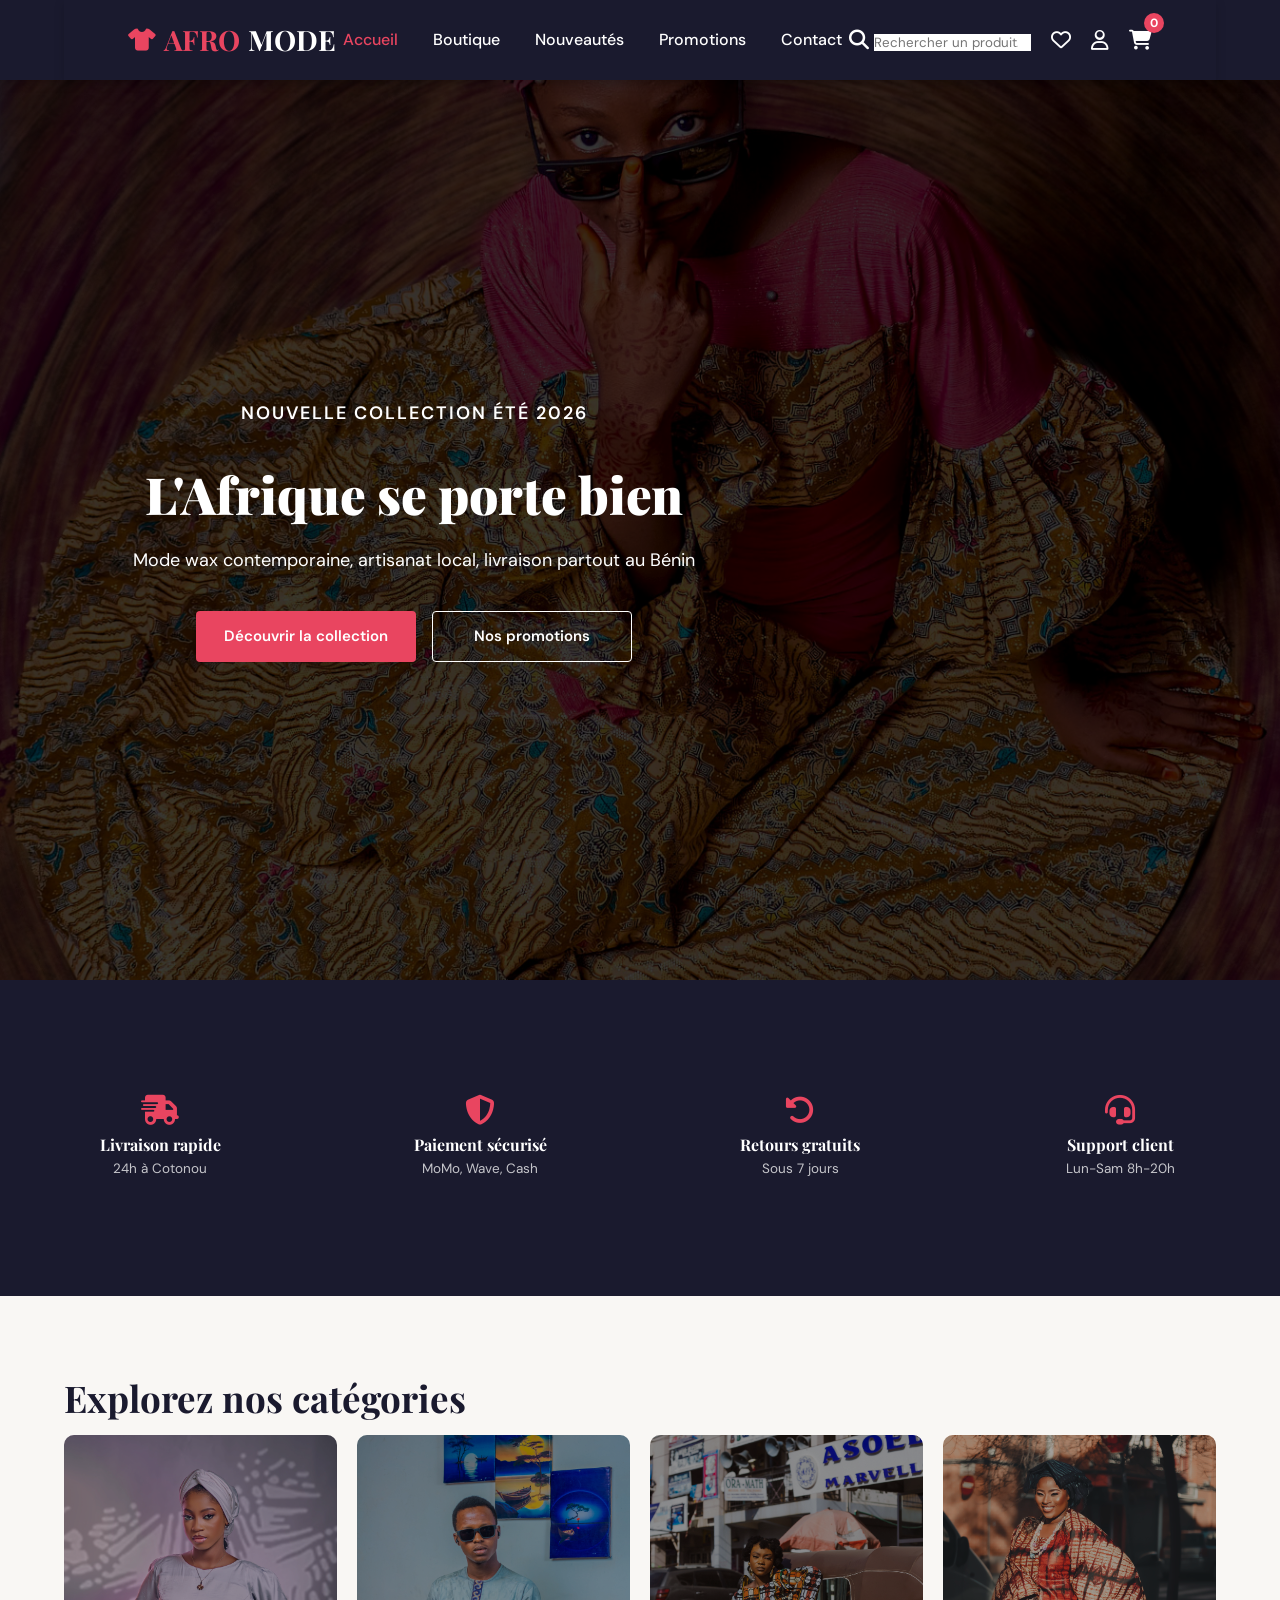
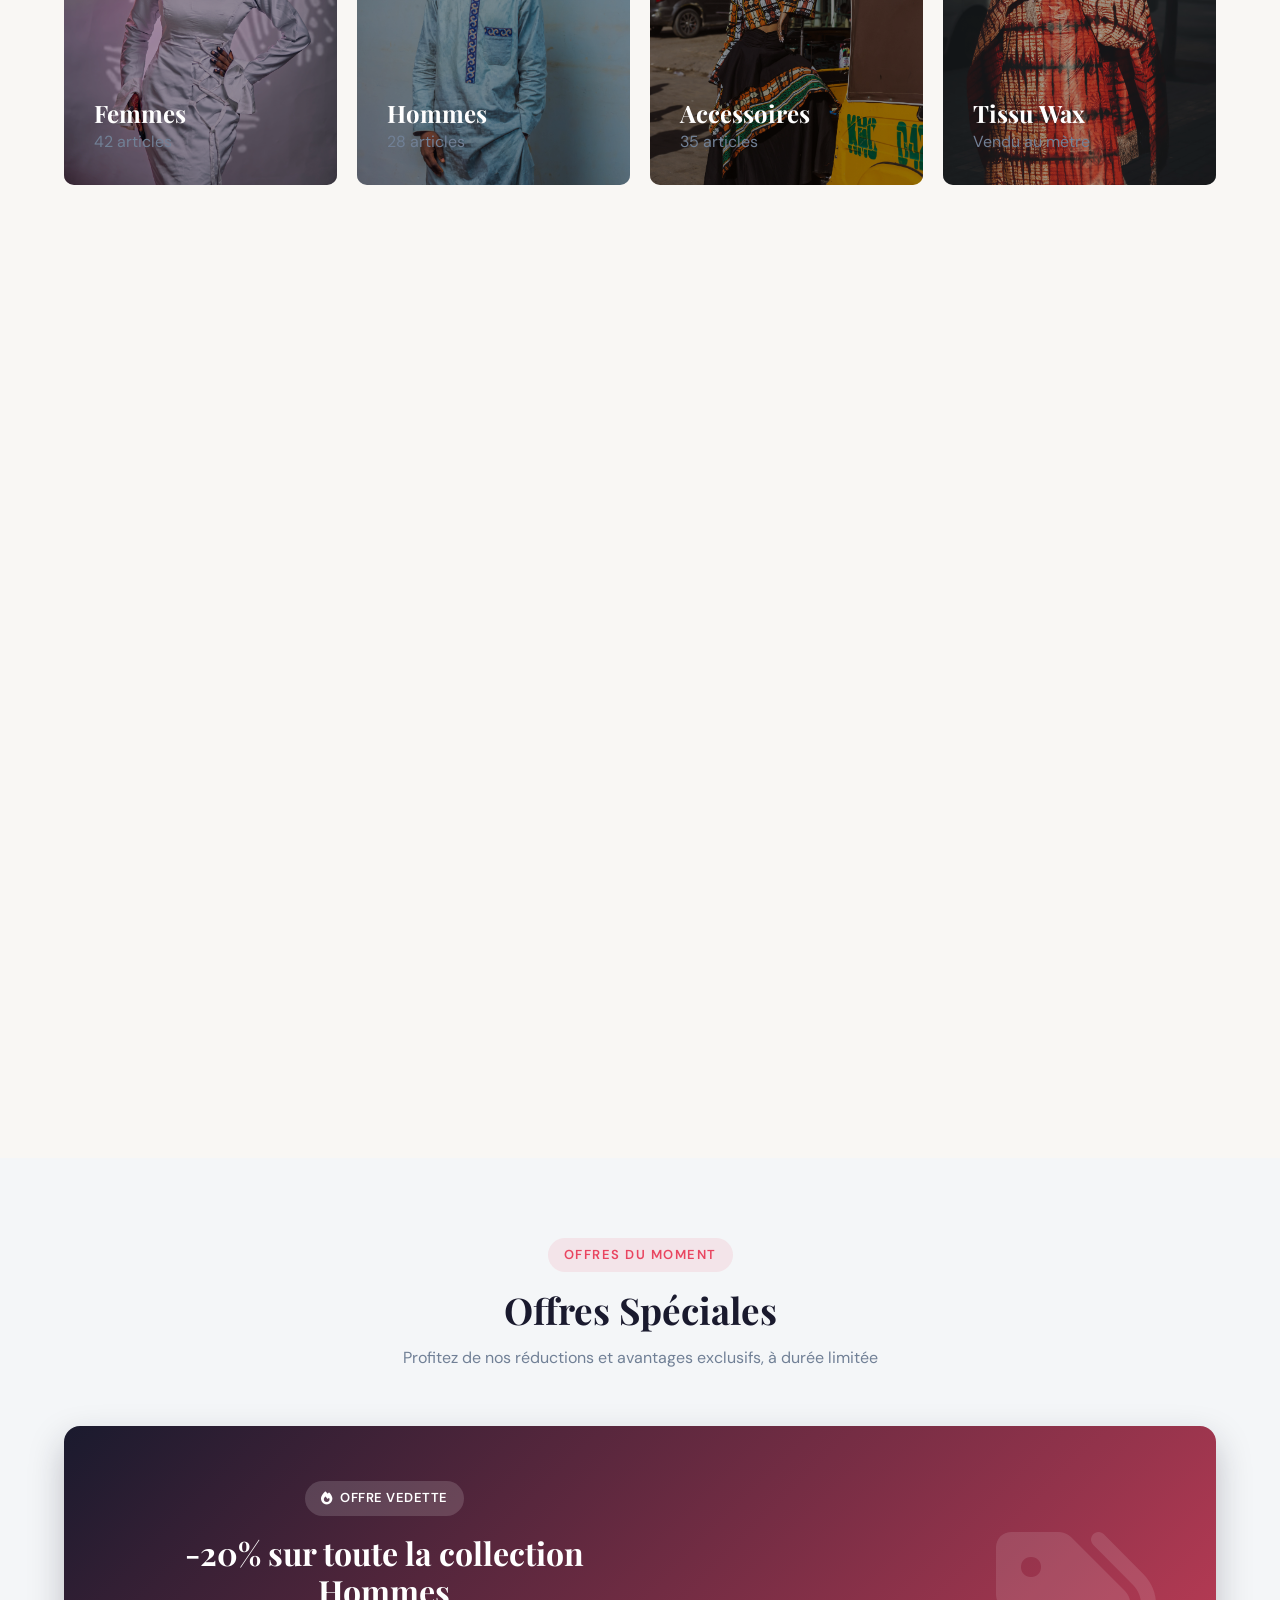
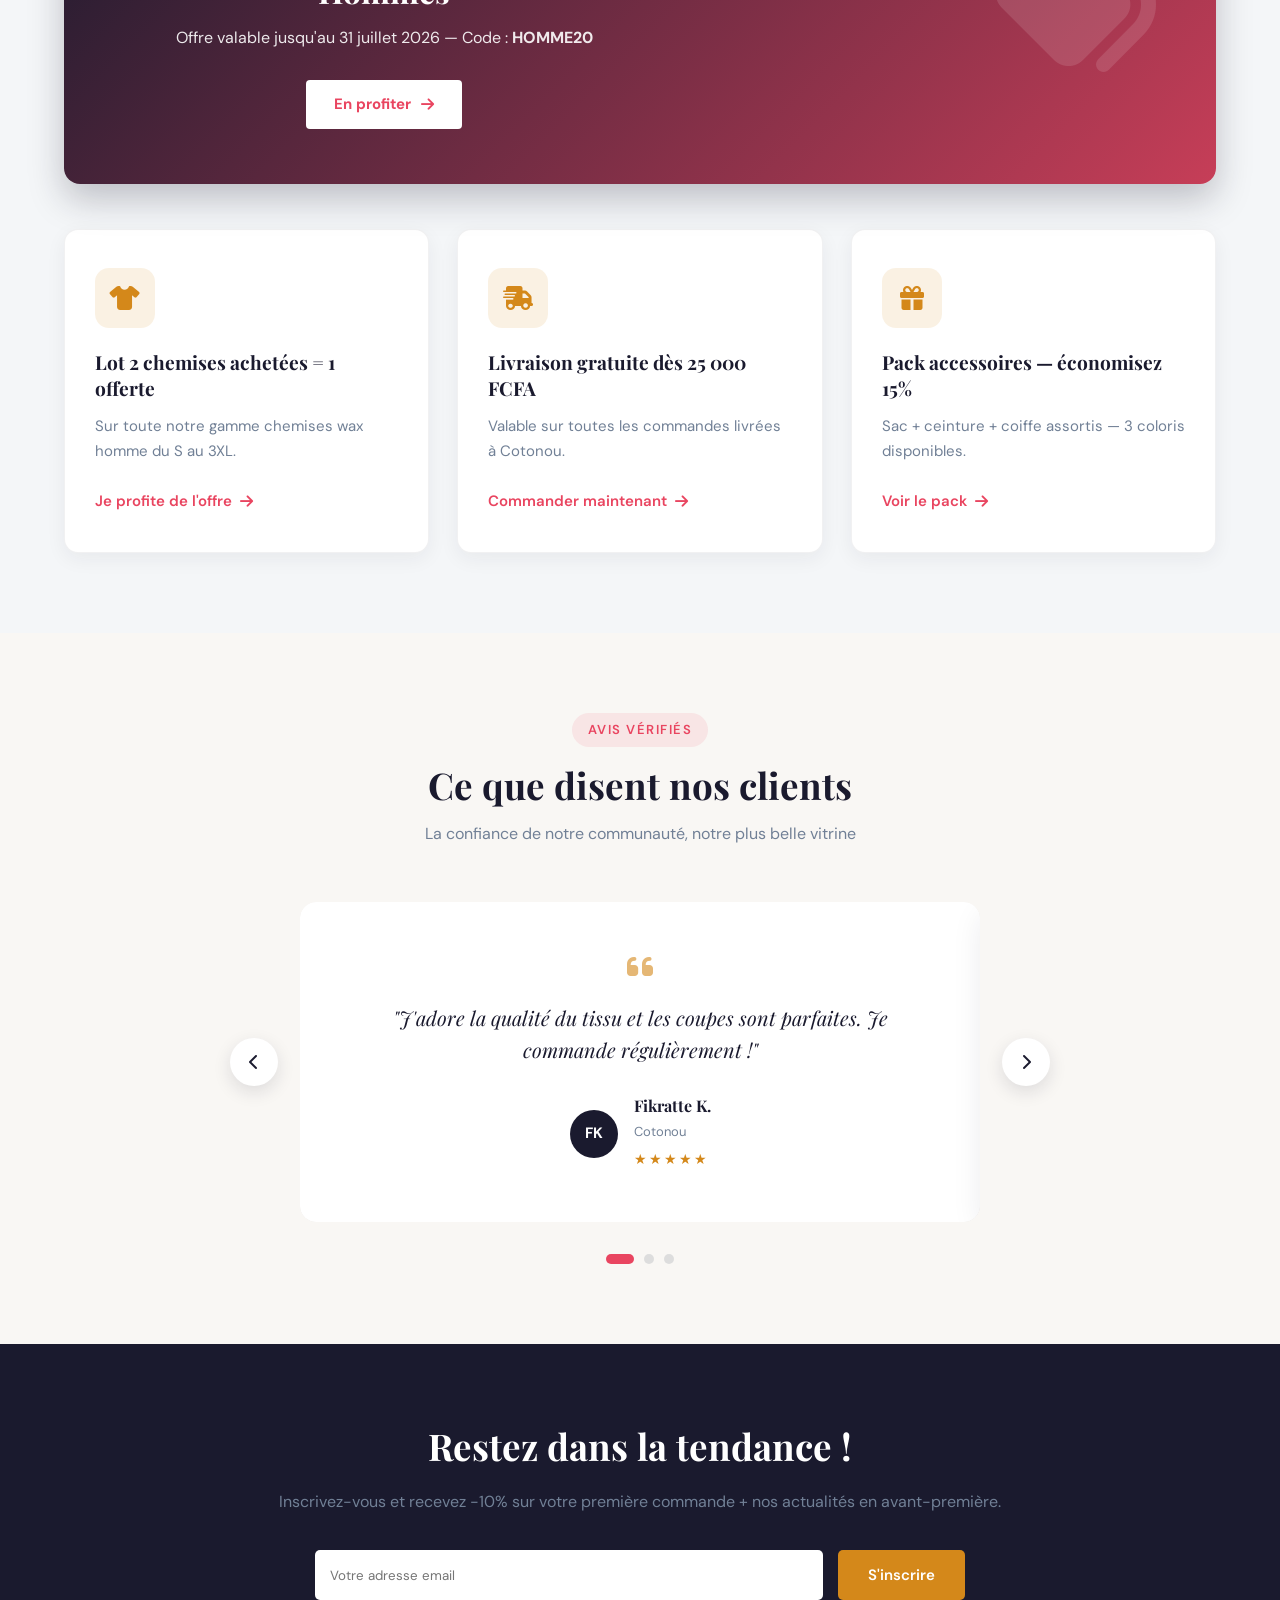
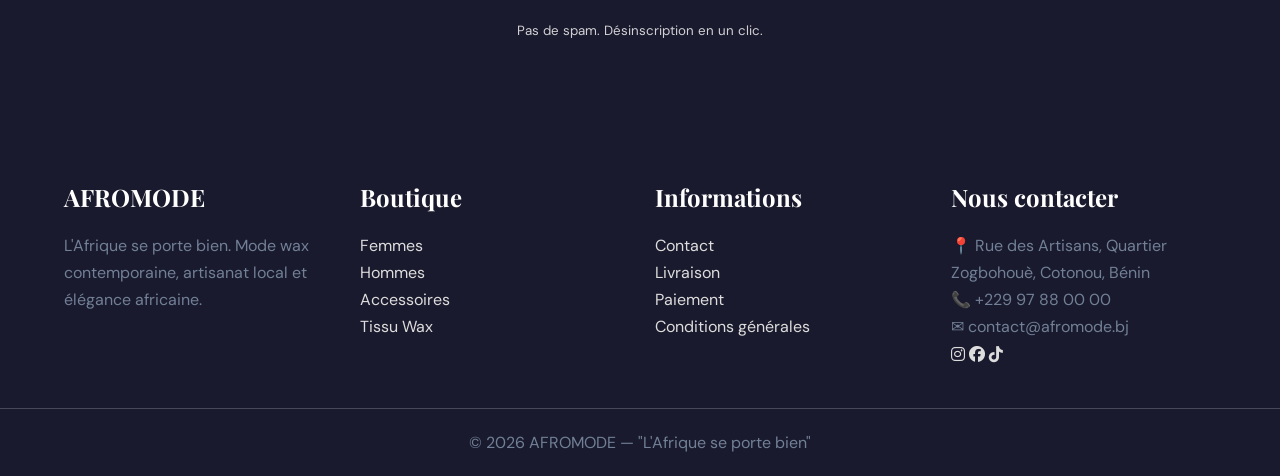
==== commit 1fe9c7e0: "responsivité du menu de index.html" ====
--- a/index.html
+++ b/index.html
@@ -60,7 +60,7 @@
 
 
 
-<button class="menu-toggle">
+<button class="menu-toggle" id="menu-toggle" aria-label="Ouvrir le menu" aria-expanded="false" aria-controls="nav-menu">
 
 <i class="fa-solid fa-bars"></i>
 
@@ -69,7 +69,7 @@
 
 
 
-<ul class="nav-menu">
+<ul class="nav-menu" id="nav-menu">
 
 
 <li>
@@ -221,6 +221,8 @@
 
 
 
+<div class="hero-buttons">
+
 <a href="boutique.html" class="btn btn-primary">
 
 Découvrir la collection
@@ -234,6 +236,8 @@
 Nos promotions
 
 </a>
+
+</div>
 
 
 
--- a/css/style.css
+++ b/css/style.css
@@ -6097,3 +6097,804 @@
     }
 
 }
+
+/*=========================================================
+    AMELIORATION RESPONSIVE — SECTION "NOUVEAUTES"
+    Cartes produits : Robe wax Adinkra, Chemise Kente homme,
+    Sac raphia brodé, Boubou dashiki modern
+=========================================================*/
+
+/* ---------- Habillage du bloc d'intro de section ---------- */
+
+#nouveautes .section-description{
+
+    text-align:center;
+    color:var(--text-light,#718096);
+    max-width:520px;
+    margin:0 auto 45px;
+
+}
+
+/* ---------- Grille produits : base fluide ---------- */
+
+#nouveautes .products-grid{
+
+    display:grid;
+    grid-template-columns:repeat(4,1fr);
+    gap:28px;
+
+}
+
+/* ---------- Carte produit ---------- */
+
+#nouveautes .product-card{
+
+    display:flex;
+    flex-direction:column;
+    height:100%;
+    background:#fff;
+    border-radius:var(--radius-lg,12px);
+    overflow:hidden;
+    box-shadow:var(--shadow-sm,0 2px 8px rgba(0,0,0,.08));
+    transition:transform .35s ease,box-shadow .35s ease;
+
+}
+
+#nouveautes .product-card:hover{
+
+    transform:translateY(-6px);
+    box-shadow:var(--shadow,0 12px 30px rgba(0,0,0,.12));
+
+}
+
+/* ---------- Image produit : ratio fluide (remplace la hauteur fixe) ---------- */
+
+#nouveautes .product-image{
+
+    position:relative;
+    aspect-ratio:4/5;
+    overflow:hidden;
+    background:var(--bg-light,#F4F6F8);
+
+}
+
+#nouveautes .product-image img{
+
+    width:100%;
+    height:100%;
+    object-fit:cover;
+    transition:transform .5s ease;
+
+}
+
+#nouveautes .product-card:hover .product-image img{
+
+    transform:scale(1.08);
+
+}
+
+/* ---------- Badges (Nouveau / Promo / Tendance) ---------- */
+
+#nouveautes .product-badge{
+
+    position:absolute;
+    top:12px;
+    left:12px;
+    z-index:2;
+    display:inline-block;
+    padding:5px 12px;
+    border-radius:20px;
+    font-size:12px;
+    font-weight:700;
+    letter-spacing:.3px;
+    color:#fff;
+    text-transform:uppercase;
+
+}
+
+#nouveautes .product-badge.new{
+
+    background:var(--new,#553C9A);
+
+}
+
+#nouveautes .product-badge.promo{
+
+    background:var(--accent,#E94560);
+
+}
+
+#nouveautes .product-badge.trend{
+
+    background:var(--secondary,#D4881A);
+
+}
+
+/* ---------- Bouton favoris : zone tactile confortable ---------- */
+
+#nouveautes .favorite{
+
+    position:absolute;
+    top:12px;
+    right:12px;
+    z-index:2;
+    width:40px;
+    height:40px;
+    min-width:40px;
+    min-height:40px;
+    border-radius:50%;
+    background:rgba(255,255,255,.95);
+    color:var(--primary,#1A1A2E);
+    display:flex;
+    align-items:center;
+    justify-content:center;
+    font-size:16px;
+    box-shadow:0 3px 10px rgba(0,0,0,.15);
+    transition:.25s ease;
+
+}
+
+#nouveautes .favorite:hover,
+#nouveautes .favorite.active{
+
+    background:var(--accent,#E94560);
+    color:#fff;
+    transform:scale(1.08);
+
+}
+
+/* ---------- Contenu texte de la carte ---------- */
+
+#nouveautes .product-info{
+
+    display:flex;
+    flex-direction:column;
+    flex:1;
+    padding:18px 20px 20px;
+
+}
+
+#nouveautes .product-info h3{
+
+    font-size:17px;
+    line-height:1.35;
+    margin-bottom:6px;
+
+    /* Titre limité à 2 lignes pour garder des cartes de même hauteur */
+    display:-webkit-box;
+    -webkit-line-clamp:2;
+    -webkit-box-orient:vertical;
+    overflow:hidden;
+    min-height:2.7em;
+
+}
+
+#nouveautes .product-info .category{
+
+    color:var(--text-light,#718096);
+    font-size:13px;
+    text-transform:uppercase;
+    letter-spacing:.5px;
+    margin-bottom:10px;
+
+}
+
+#nouveautes .rating{
+
+    display:flex;
+    align-items:center;
+    gap:4px;
+    color:var(--secondary,#D4881A);
+    font-size:13px;
+    margin-bottom:12px;
+
+}
+
+#nouveautes .rating span{
+
+    color:var(--text-light,#718096);
+    margin-left:4px;
+
+}
+
+/* ---------- Prix ---------- */
+
+#nouveautes .price{
+
+    display:flex;
+    align-items:baseline;
+    flex-wrap:wrap;
+    gap:8px;
+    margin-top:auto;
+    margin-bottom:16px;
+    font-size:19px;
+    font-weight:700;
+    color:var(--primary,#1A1A2E);
+
+}
+
+#nouveautes .old-price{
+
+    order:-1;
+    font-size:14px;
+    font-weight:500;
+    color:#999;
+    text-decoration:line-through;
+
+}
+
+#nouveautes .promo-price{
+
+    color:var(--accent,#E94560);
+
+}
+
+/* ---------- Bouton "Ajouter au panier" ---------- */
+
+#nouveautes .btn-cart{
+
+    display:flex;
+    align-items:center;
+    justify-content:center;
+    gap:8px;
+    width:100%;
+    padding:12px 16px;
+    background:var(--primary,#1A1A2E);
+    color:#fff;
+    border-radius:6px;
+    font-size:14px;
+    font-weight:600;
+    transition:.25s ease;
+
+}
+
+#nouveautes .btn-cart:hover{
+
+    background:var(--accent,#E94560);
+    transform:translateY(-2px);
+
+}
+
+#nouveautes .btn-cart:active{
+
+    transform:translateY(0);
+
+}
+
+/* =========================================================
+   RESPONSIVE — "NOUVEAUTES"
+   Desktop large : 4 colonnes
+   Tablette (≤992px) : 3 colonnes
+   Tablette portrait / grand mobile (≤768px) : 2 colonnes
+   Mobile (≤480px) : 1 colonne, carte agrandie
+========================================================= */
+
+@media(max-width:1200px){
+
+    #nouveautes .products-grid{
+
+        grid-template-columns:repeat(4,1fr);
+        gap:22px;
+
+    }
+
+}
+
+@media(max-width:992px){
+
+    #nouveautes .products-grid{
+
+        grid-template-columns:repeat(3,1fr);
+        gap:20px;
+
+    }
+
+    #nouveautes .product-info h3{
+
+        font-size:16px;
+
+    }
+
+}
+
+@media(max-width:768px){
+
+    #nouveautes .products-grid{
+
+        grid-template-columns:repeat(2,1fr);
+        gap:16px;
+
+    }
+
+    #nouveautes .product-info{
+
+        padding:14px 16px 16px;
+
+    }
+
+    #nouveautes .product-info h3{
+
+        font-size:15px;
+        min-height:2.6em;
+
+    }
+
+    #nouveautes .price{
+
+        font-size:16px;
+
+    }
+
+    #nouveautes .btn-cart{
+
+        padding:10px 12px;
+        font-size:13px;
+
+    }
+
+    #nouveautes .favorite{
+
+        width:36px;
+        height:36px;
+        min-width:36px;
+        min-height:36px;
+        font-size:14px;
+
+    }
+
+    #nouveautes .product-badge{
+
+        font-size:11px;
+        padding:4px 10px;
+
+    }
+
+}
+
+@media(max-width:560px){
+
+    #nouveautes .products-grid{
+
+        grid-template-columns:1fr;
+        gap:18px;
+        max-width:420px;
+        margin:0 auto;
+
+    }
+
+    #nouveautes .product-image{
+
+        aspect-ratio:16/11;
+
+    }
+
+    #nouveautes .product-info h3{
+
+        font-size:17px;
+        min-height:0;
+        -webkit-line-clamp:unset;
+
+    }
+
+    #nouveautes .btn-cart{
+
+        padding:13px 16px;
+        font-size:15px;
+
+    }
+
+}
+
+@media(max-width:360px){
+
+    #nouveautes .products-grid{
+
+        gap:14px;
+
+    }
+
+    #nouveautes .product-info{
+
+        padding:12px 14px 14px;
+
+    }
+
+}
+
+/* ---------- Confort tactile : agrandit la zone cliquable sur écrans tactiles ---------- */
+
+@media(hover:none) and (pointer:coarse){
+
+    #nouveautes .btn-cart{
+
+        padding:14px 16px;
+
+    }
+
+    #nouveautes .favorite{
+
+        width:42px;
+        height:42px;
+        min-width:42px;
+        min-height:42px;
+
+    }
+
+}
+
+/*=========================================================
+    AMELIORATION RESPONSIVE — MENU, HERO & BANDEAU SERVICES
+=========================================================*/
+
+/* ---------- Bouton hamburger : icône plus grande zone tactile ---------- */
+
+.menu-toggle{
+
+    z-index:1001;
+    cursor:pointer;
+    width:40px;
+    height:40px;
+    align-items:center;
+    justify-content:center;
+    background:none;
+    border:none;
+
+}
+
+/* ---------- Voile derrière le menu mobile ouvert ---------- */
+
+body.menu-open{
+
+    overflow:hidden;
+
+}
+
+body.menu-open::after{
+
+    content:"";
+    position:fixed;
+    inset:0;
+    background:rgba(26,26,46,.55);
+    z-index:998;
+    animation:fadeInOverlay .25s ease;
+
+}
+
+@keyframes fadeInOverlay{
+
+    from{ opacity:0; }
+    to{ opacity:1; }
+
+}
+
+/* =========================================================
+   RESPONSIVE — NAVBAR / MENU
+========================================================= */
+
+@media(max-width:992px){
+
+    .navbar{
+
+        padding:0 5%;
+
+    }
+
+    .menu-toggle{
+
+        display:flex;
+
+    }
+
+    /* Panneau menu hors-écran, glisse depuis la droite */
+
+    .nav-menu{
+
+        position:fixed;
+        top:0;
+        right:0;
+        z-index:999;
+        width:min(78vw,320px);
+        height:100vh;
+        height:100dvh;
+        background:var(--primary,#1A1A2E);
+        flex-direction:column;
+        align-items:flex-start;
+        justify-content:flex-start;
+        gap:0;
+        padding:100px 32px 40px;
+        transform:translateX(100%);
+        transition:transform .35s ease;
+        box-shadow:-8px 0 25px rgba(0,0,0,.25);
+
+    }
+
+    .nav-menu.active{
+
+        transform:translateX(0);
+
+    }
+
+    .nav-menu li{
+
+        width:100%;
+        border-bottom:1px solid rgba(255,255,255,.1);
+
+    }
+
+    .nav-menu li:first-child{
+
+        border-top:1px solid rgba(255,255,255,.1);
+
+    }
+
+    .nav-menu a{
+
+        display:block;
+        padding:16px 4px;
+        font-size:16px;
+
+    }
+
+    .nav-menu a::after{
+
+        display:none;
+
+    }
+
+    /* Le champ de recherche intégré à l'icône n'est plus utile en mobile
+       (la barre de recherche déroulante prend le relais) */
+
+    #search-btn input{
+
+        display:none;
+
+    }
+
+    .nav-actions{
+
+        gap:16px;
+
+    }
+
+}
+
+@media(max-width:480px){
+
+    .navbar{
+
+        height:70px;
+
+    }
+
+    .logo{
+
+        font-size:22px;
+
+    }
+
+    .nav-menu{
+
+        width:82vw;
+        padding:90px 24px 30px;
+
+    }
+
+    .nav-actions a{
+
+        font-size:17px;
+
+    }
+
+}
+
+/* =========================================================
+   RESPONSIVE — HERO
+========================================================= */
+
+.hero{
+
+    min-height:100svh;
+
+}
+
+.hero-label{
+
+    font-size:14px;
+
+}
+
+.hero h1{
+
+    font-size:clamp(2rem,5.5vw,3.2rem);
+
+}
+
+.hero p{
+
+    font-size:clamp(15px,2vw,18px);
+
+}
+
+.hero-buttons{
+
+    display:flex;
+    gap:16px;
+    flex-wrap:wrap;
+    margin-top:10px;
+
+}
+
+.hero-buttons .btn{
+
+    min-width:200px;
+    text-align:center;
+
+}
+
+@media(max-width:992px){
+
+    .hero{
+
+        min-height:85svh;
+
+    }
+
+    .hero-content{
+
+        max-width:600px;
+
+    }
+
+}
+
+@media(max-width:768px){
+
+    .hero{
+
+        min-height:auto;
+        padding:130px 0 70px;
+
+    }
+
+    .hero-label{
+
+        letter-spacing:1px;
+        font-size:13px;
+
+    }
+
+    .hero h1{
+
+        margin:14px 0;
+
+    }
+
+    .hero-buttons{
+
+        gap:12px;
+
+    }
+
+    .hero-buttons .btn{
+
+        min-width:0;
+        flex:1 1 auto;
+
+    }
+
+}
+
+@media(max-width:560px){
+
+    .hero-content{
+
+        max-width:100%;
+
+    }
+
+    .hero-buttons{
+
+        flex-direction:column;
+
+    }
+
+    .hero-buttons .btn{
+
+        width:100%;
+
+    }
+
+}
+
+/* =========================================================
+   RESPONSIVE — BANDEAU SERVICES
+   (Livraison rapide / Paiement sécurisé /
+   Retours gratuits / Support client)
+========================================================= */
+
+.service-item h3{
+
+    font-size:16px;
+    margin-bottom:4px;
+    color:#fff;
+
+}
+
+.service-item p{
+
+    font-size:13.5px;
+    color:rgba(255,255,255,.75);
+    margin:0;
+
+}
+
+@media(max-width:992px){
+
+    .services-bar{
+
+        grid-template-columns:repeat(2,1fr);
+
+    }
+
+    .service-item{
+
+        padding:28px 16px;
+        border-bottom:1px solid rgba(255,255,255,.1);
+
+    }
+
+    .service-item:nth-last-child(-n+2){
+
+        border-bottom:none;
+
+    }
+
+    .service-item:nth-child(odd){
+
+        border-right:1px solid rgba(255,255,255,.1);
+
+    }
+
+}
+
+@media(max-width:480px){
+
+    .services-bar{
+
+        grid-template-columns:1fr;
+
+    }
+
+    .service-item{
+
+        display:flex;
+        align-items:center;
+        gap:16px;
+        text-align:left;
+        padding:18px 24px;
+        border-right:none !important;
+
+    }
+
+    .service-item:nth-last-child(-n+2){
+
+        border-bottom:1px solid rgba(255,255,255,.1);
+
+    }
+
+    .service-item:last-child{
+
+        border-bottom:none !important;
+
+    }
+
+    .service-item i{
+
+        margin-bottom:0;
+        font-size:24px;
+        width:28px;
+        flex-shrink:0;
+
+    }
+
+}
